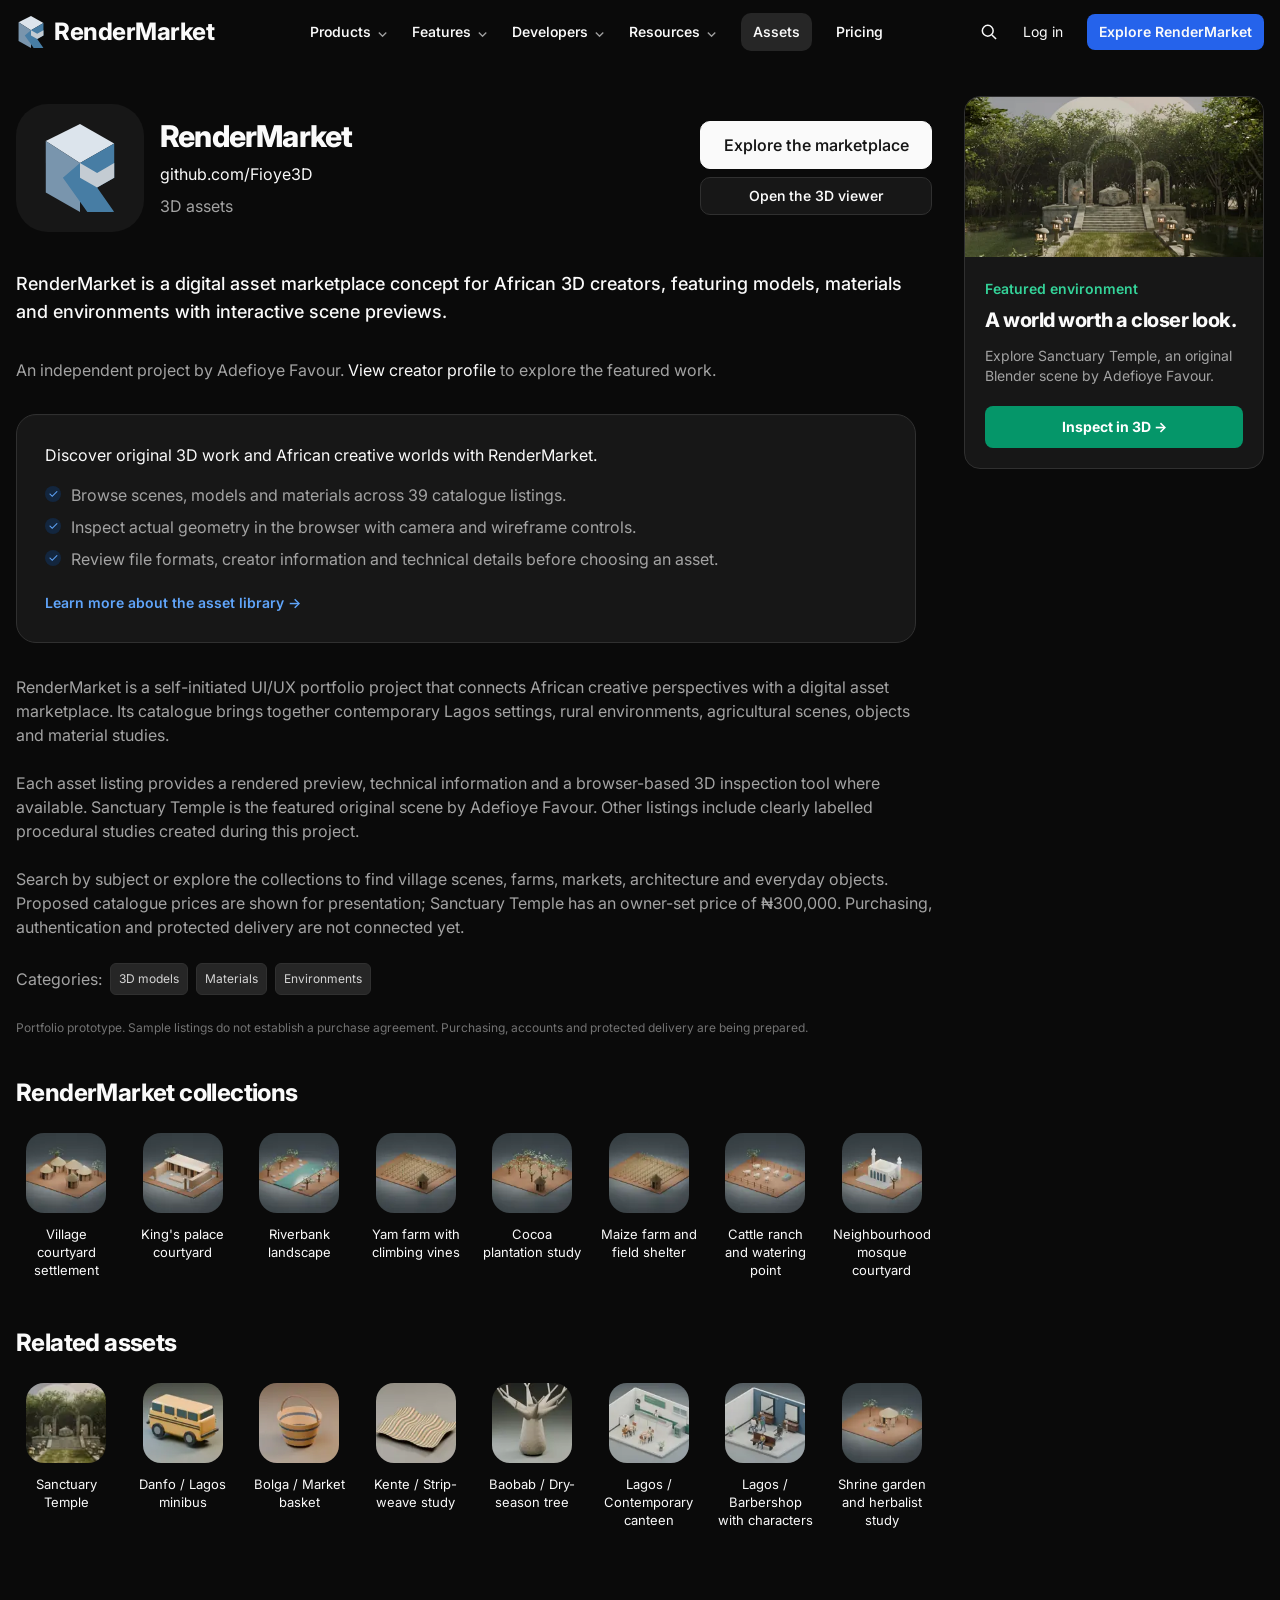
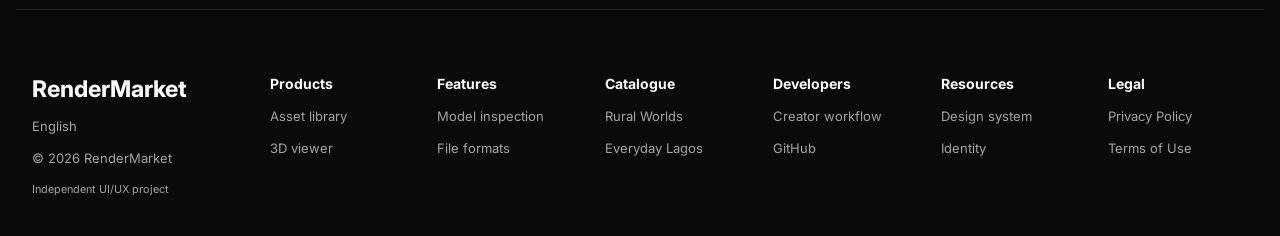
==== prototype/index.html @ dde8179c "Remove blocking image placeholders and optimize collection icons" ====
<!doctype html>
<html lang="en"><head><meta charset="UTF-8"><meta name="viewport" content="width=device-width,initial-scale=1"><title>RenderMarket  /  independent design prototype</title><link rel="icon" href="../assets/logo/logo-dark.svg"><link rel="stylesheet" href="style.css?v=20261121-media2"><link rel="stylesheet" href="marketplace.css?v=20261121-media2"><link rel="stylesheet" href="experience.css?v=20261121-media2"><link rel="stylesheet" href="listing-layout.css?v=20261121-media2"><link rel="stylesheet" href="site-theme.css?v=20261121-media2"></head>
<body><a class="skip" href="#artboard">Skip to prototype</a><header class="reviewbar"><a href="#home" class="reviewbrand">RM <span>Design prototype</span></a><nav aria-label="Review controls"><a href="#home">Buyer journey</a><a href="#register">Creator journey</a><a href="#foundations">Design system</a><a href="#brand">Identity</a><button id="size-toggle">Mobile view</button></nav><span class="status">Sample content · No transactions</span></header><main id="main"><div id="screen-title" class="sr-only" aria-live="polite"></div><div id="artboard" tabindex="-1"><section class="route-loading" role="status"><h1>Loading RenderMarket</h1><div class="route-skeleton"><span></span><span></span><span></span></div></section></div></main><div id="toast" role="status" aria-live="polite"></div><dialog id="menu-dialog"><h2>Where would you like to go?</h2><a href="#explore">Explore assets</a><a href="#creator">Meet a creator</a><a href="#saved">Saved assets</a><a href="#register">Creator studio</a><button id="close-menu">Close menu</button></dialog><script id="startup-guard">window.rmStartupReady=false;window.addEventListener('error',function(){if(window.rmStartupReady)return;var host=document.getElementById('artboard');if(host)host.innerHTML='<section class="route-loading" role="alert"><h1>The page could not start</h1><p>Please reload to retrieve the latest files.</p><button onclick="location.reload()">Reload page</button></section>';});</script><script src="catalogue.js?v=20261121-media2" defer></script><script src="marketplace.js?v=20261121-media2" defer></script><script src="app.js?v=20261121-media2" defer></script><nav class="policy-links" aria-label="Policies"><a href="terms.html">Terms of Use</a><a href="privacy.html">Privacy Policy</a><a href="asset.html?id=sanctuary">Inspect a real 3D scene</a></nav><script src="experience.js?v=20261121-media2" defer></script></body></html>
---- prototype/style.css ----
*{box-sizing:border-box}html{background:#0b0f1a;color:#f8fafc;font-family:Arial,Arial,sans-serif}body{margin:0}.reviewbar{min-height:60px;display:flex;align-items:center;justify-content:space-between;gap:16px;padding:10px 24px;border-bottom:1px solid #344457;background:#101724;font-size:12px}.reviewbrand{color:#c4ccd3;text-decoration:none;font-weight:700;letter-spacing:.5px;white-space:nowrap}.reviewbrand span{color:#aebbc9;font-weight:400;margin-left:12px}.reviewbar nav{display:flex;align-items:center;gap:18px}.reviewbar a{color:inherit;text-decoration:none}.reviewbar button,dialog button{background:#26333d;color:#f8fafc;border:1px solid #65727d;padding:10px 14px;border-radius:0;cursor:pointer}.status{color:#aebbc9;font-size:11px;white-space:nowrap}#artboard{position:relative;width:100%;max-width:1440px;margin:auto;outline:none}#artboard.mobile{max-width:390px;box-shadow:none}#artboard svg{display:block;width:100%;height:auto}#artboard .hotspot{position:absolute;background:transparent;border:0;cursor:pointer;padding:0;border-radius:0;color:transparent;text-decoration:none}#artboard .hotspot:hover{box-shadow:none}#artboard .hotspot:focus-visible{outline:3px solid #c4ccd3;outline-offset:3px;background:#c4ccd3}#artboard input,#artboard textarea{position:absolute;border:0;border-radius:0;background:#0b0f1a;color:#f8fafc;font-family:Arial,Arial,sans-serif;padding:0 14px;resize:none}#artboard textarea{padding-top:12px}#artboard input:focus,#artboard textarea:focus{outline:2px solid #c4ccd3;outline-offset:1px}#artboard input::placeholder{color:#aebbc9}.skip{position:fixed;top:-80px;left:16px;z-index:5;background:#f8fafc;color:#0b0f1a;padding:16px}.skip:focus{top:12px}.sr-only{position:absolute!important;width:1px;height:1px;padding:0;margin:-1px;overflow:hidden;clip:rect(0,0,0,0);white-space:nowrap;border:0}#toast{position:fixed;left:50%;bottom:24px;transform:translate(-50%,24px);opacity:0;background:#f8fafc;color:#0b0f1a;padding:16px 24px;border-radius:0;box-shadow:none;pointer-events:none;transition:none;z-index:9;max-width:90vw}#toast.visible{opacity:1;transform:translate(-50%,0)}dialog{background:#101724;color:#f8fafc;border:1px solid #285c82;border-radius:0;padding:28px;max-width:90vw}dialog::backdrop{background:#000}dialog a{display:block;padding:16px 0;color:#c4ccd3}dialog h2{font-size:22px}button:focus-visible,a:focus-visible{outline:3px solid #c4ccd3;outline-offset:3px}button[disabled]{cursor:not-allowed}@media(max-width:940px){.status{display:none}.reviewbar{padding:10px 16px}.reviewbar nav{gap:12px}.reviewbrand span{display:none}}@media(max-width:600px){.reviewbar{flex-wrap:wrap;font-size:11px;gap:10px}.reviewbar nav{justify-content:space-between;width:100%;gap:6px}.reviewbar nav a:nth-child(4){display:none}.reviewbar button{font-size:11px;padding:8px}.reviewbrand{font-size:13px}}@media(prefers-reduced-motion:reduce){*{transition:none;scroll-behavior:auto!important}}
#artboard select{position:absolute;background:#101724;color:#f8fafc;border:1px solid #344457;border-radius:0;padding:0 14px;font:13px Arial,Arial,sans-serif;cursor:pointer}#artboard select:focus-visible{outline:2px solid #c4ccd3;outline-offset:2px}
---- prototype/marketplace.css ----
/* RenderMarket: artwork-led marketplace, adapted from the supplied brand guide. */
#artboard.native-artboard{max-width:1600px}#artboard.native-artboard.mobile{max-width:390px}
.m-shell{container-type:inline-size;background:#0b0f1a;color:#f8fafc;font:15px/1.55 Arial,Helvetica,sans-serif;min-width:0}
.m-shell a{color:inherit;text-decoration:none}.m-shell button,.m-shell input,.m-shell select{font:inherit}.m-shell button{cursor:pointer}
.m-header{display:flex;align-items:center;gap:30px;padding:24px 48px;border-bottom:1px solid #293343}
.m-brand{display:flex;align-items:center;gap:12px;font-size:23px;font-weight:700;letter-spacing:-.7px;white-space:nowrap}
#artboard .m-brand svg{display:block;width:32px;height:36px;flex:0 0 32px}
.m-header nav{display:flex;gap:24px;font-size:13px;color:#aebbc9}.m-header nav a{min-height:44px;display:flex;align-items:center}
.m-header nav a[aria-current=page]{color:#f8fafc;text-decoration:underline;text-underline-offset:10px}
.m-search{display:flex;border:1px solid #3c4b5e;background:#101724;align-items:stretch;min-width:0}
.m-header>.m-search{margin-left:auto;flex:1;max-width:260px}
.m-search-field{flex:1;min-width:0;width:100%;padding:12px 14px;color:#f8fafc;background:transparent;border:0}
.m-search-field::placeholder{color:#a2afbf}.m-search button{background:transparent;color:#d7e0e9;border:0;padding:12px 16px;font-size:12px}
.m-shell .m-search-field{position:static!important;height:auto!important;border-radius:0!important;font-size:14px!important}
.m-shell .m-option input{position:static!important;width:16px!important;height:16px!important;padding:0!important}
.m-shell .m-results select{position:static!important;width:auto!important;height:auto!important}
.m-saved-link{font-size:13px;white-space:nowrap}.m-saved-link span{color:#aebbc9;padding-left:6px}
.m-studio-link{border:1px solid #586c81;padding:12px 16px;font-size:13px;white-space:nowrap}
.m-main{padding:0 48px}.m-hero{display:grid;grid-template-columns:minmax(0,.95fr) minmax(0,1.15fr);gap:56px;align-items:center;padding:64px 0 48px}
.m-eyebrow{font-size:11px;letter-spacing:1.5px;font-weight:600;color:#aebbc9;margin:0 0 20px}
.m-shell h1,.m-shell h2{font-family:'Segoe UI',Arial,sans-serif;letter-spacing:-1.4px;font-weight:650;line-height:1.06}
.m-hero h1{font-size:clamp(42px,4.6cqw,70px);margin:0 0 24px;max-width:12ch}
.m-description{font-size:16px;line-height:1.75;color:#aebbc9;max-width:44ch;margin:0}
.m-hero-actions{display:flex;flex-wrap:wrap;gap:12px;margin-top:30px}.m-hero-actions a{display:inline-flex;align-items:center;min-height:48px;padding:12px 20px;border:1px solid #52667b;font-size:13px;font-weight:600}
.m-hero-actions .m-primary{background:#285c82;border-color:#477da4;color:#f8fafc}
.m-search-hero{margin-top:28px;max-width:620px;min-height:52px}.m-search-hero button{background:#285c82;color:#f8fafc;border-left:1px solid #477da4;font-weight:600;padding:14px 20px}
.m-suggestions{display:flex;align-items:center;flex-wrap:wrap;gap:8px;margin-top:14px;font-size:12px;color:#aebbc9}.m-suggestions button{border:1px solid #344457;background:transparent;color:#d3dde7;padding:8px 12px;min-height:40px;font-size:12px}
.m-feature{display:block;min-width:0;background:#101724;border:1px solid #293343}
.m-feature img{display:block;width:100%;height:auto;aspect-ratio:16/11;object-fit:cover}
.m-feature>div{display:grid;grid-template-columns:minmax(0,1fr) auto;gap:8px 16px;padding:20px 22px;background:#101724;border-top:1px solid #293343}
.m-feature span{grid-column:1/-1;font-size:10px;letter-spacing:1.2px;color:#aebbc9}.m-feature strong{font-size:20px;font-weight:600}.m-feature small{align-self:center;font-size:12px;color:#d3dde7}
.m-section{padding:32px 0}.m-section-heading{display:flex;justify-content:space-between;align-items:end;gap:24px;margin-bottom:24px}.m-section-heading h2,.m-creator-cta h2{font-size:30px;margin:0;letter-spacing:-.7px}.m-section-heading a{font-size:13px;text-decoration:underline;text-underline-offset:5px;white-space:nowrap}.m-section-heading .m-eyebrow{margin-bottom:12px}.m-muted{color:#aebbc9;font-size:14px;line-height:1.6;margin:12px 0 0}
.m-categories{display:grid;grid-template-columns:repeat(4,minmax(0,1fr));gap:16px}
.m-categories button{display:flex;align-items:center;gap:16px;padding:18px;border:1px solid #293343;background:#101724;color:#f8fafc;text-align:left;min-width:0}
.m-categories img{width:64px;height:64px;object-fit:cover;flex-shrink:0}.m-categories span{display:block;font-size:14px;font-weight:600}.m-categories small{display:block;font-size:12px;color:#aebbc9;margin-top:6px;font-weight:400}
.m-grid{display:grid;grid-template-columns:repeat(4,minmax(0,1fr));gap:32px 20px}
.m-card{min-width:0;background:#0b0f1a;border-bottom:1px solid #344457}
.m-card-preview{position:relative;min-width:0;background:#101724}.m-card-preview>a{display:block}.m-card-preview img{display:block;width:100%;height:auto;aspect-ratio:4/3;object-fit:cover}
.m-card .m-save{position:absolute;top:10px;right:10px;width:44px;height:44px;border:1px solid #62758b;background:#101724;color:#f8fafc;font:22px Arial;z-index:1}
.m-card .m-save[aria-pressed=true]{background:#285c82}.m-card-info{padding:18px 0 20px}.m-card-title{display:block;font-size:15px;line-height:1.4;font-weight:600;min-height:42px}.m-card-creator{display:block;color:#aebbc9!important;font-size:12px;margin-top:5px}.m-card-creator span{display:none}.m-card-meta{display:flex;flex-wrap:wrap;justify-content:space-between;gap:8px;align-items:center;margin-top:18px}.m-card-meta span{font-size:11px;color:#aebbc9}.m-card-meta strong{font-size:14px;white-space:nowrap;font-weight:600}.m-card-place{font-size:11px;color:#aebbc9;margin-top:8px}
.m-creators{display:flex;flex-direction:column;border-top:1px solid #344457}.m-creators>a{display:flex;align-items:center;gap:20px;padding:22px 0;border-bottom:1px solid #344457}.m-avatar{display:grid;place-items:center;width:48px;height:48px;border:1px solid #52667b;font-size:13px;color:#c4ccd3}.m-creators strong{display:block;font-size:17px;font-weight:600}.m-creators small{display:block;font-size:12px;color:#aebbc9;margin-top:6px}.m-creators>a>span:last-child{margin-left:auto}
.m-creator-cta{display:flex;justify-content:space-between;align-items:center;gap:30px;padding:36px;margin:32px 0 48px;background:#101724;border:1px solid #344457}.m-creator-cta p{color:#aebbc9;font-size:14px;margin:14px 0 0}.m-creator-cta>a{background:#285c82;border:1px solid #477da4;padding:14px 20px;white-space:nowrap;font-size:13px}
.m-footer{display:flex;justify-content:space-between;gap:24px;padding:28px 0;border-top:1px solid #344457;color:#aebbc9;font-size:12px;line-height:1.8}
.m-library-heading{padding:42px 0 30px}.m-library-heading h1{font-size:44px;margin:0 0 18px}.m-library-heading .m-search-hero{max-width:100%}
.m-library{display:grid;grid-template-columns:200px minmax(0,1fr);gap:32px;padding:28px 0 48px;border-top:1px solid #344457}
.m-filter-heading{display:flex;align-items:center;justify-content:space-between;margin-bottom:20px;font-size:15px}.m-filter-heading button{background:transparent;border:0;color:#c4ccd3;font-size:12px;min-height:44px;padding:8px}
.m-filters fieldset{margin:0;padding:20px 0;border:0;border-top:1px solid #293343}.m-filters legend{font-size:13px;font-weight:600;padding:0 0 12px}
.m-option{display:flex;align-items:center;gap:10px;min-height:40px;font-size:13px;color:#aebbc9;cursor:pointer}.m-option input{accent-color:#477da4}
.m-compatibility{border-top:1px solid #344457;padding-top:22px}.m-compatibility span,.m-compatibility small{display:block;font-size:12px;color:#aebbc9}.m-compatibility strong{display:block;font-size:14px;margin:10px 0}
.m-results-header{display:flex;justify-content:space-between;align-items:center;gap:20px;margin-bottom:24px;min-height:44px;font-size:14px}.m-results-header label{font-size:12px;color:#aebbc9}.m-results-header select{min-height:44px;margin-left:10px;background:#101724;border:1px solid #52667b;color:#f8fafc;padding:10px;font-size:12px}
.m-empty{padding:48px 24px;border:1px solid #344457}.m-empty h2{font-size:28px}.m-empty p{color:#aebbc9}.m-empty button{min-height:44px;padding:12px 20px;border:1px solid #477da4;background:#285c82;color:#f8fafc}
.m-shell :is(button,input,select,a):focus-visible{outline:2px solid #c4ccd3;outline-offset:4px}
.m-mobile-nav{display:none}
@container(max-width:1180px){.m-header{padding:20px 28px;gap:22px}.m-main{padding:0 28px}.m-header>.m-search{max-width:220px}.m-studio-link{display:none}.m-hero{gap:32px;padding-top:44px}.m-categories button{padding:12px;gap:10px}.m-categories img{width:46px;height:52px}.m-categories span{font-size:13px}.m-library{grid-template-columns:170px minmax(0,1fr);gap:24px}.m-grid{gap:24px 16px}}
@container(max-width:900px){.m-grid{grid-template-columns:repeat(2,minmax(0,1fr))}.m-header>.m-search{display:none}.m-header nav{margin-left:auto}.m-categories{grid-template-columns:repeat(2,minmax(0,1fr))}.m-hero h1{font-size:46px}.m-feature img{aspect-ratio:4/5}.m-feature>div{grid-template-columns:1fr}.m-library{grid-template-columns:160px minmax(0,1fr)}}
@container(max-width:700px){.m-header{padding:18px 20px;gap:16px}.m-brand{font-size:21px}.m-header nav{gap:18px}.m-header nav a{font-size:12px}.m-header .m-saved-link{display:none}.m-main{padding:0 20px}.m-hero{grid-template-columns:minmax(0,1fr);gap:32px;padding:36px 0 20px}.m-hero h1{font-size:48px;max-width:13ch}.m-description{font-size:15px}.m-feature img{aspect-ratio:16/10}.m-feature>div{grid-template-columns:minmax(0,1fr) auto;padding:18px}.m-feature strong{font-size:18px}.m-feature small{font-size:11px}.m-hero-actions{margin-top:24px}.m-section{padding:28px 0}.m-section-heading{align-items:start;flex-wrap:wrap;gap:14px}.m-section-heading h2,.m-creator-cta h2{font-size:27px}.m-section-heading>a{font-size:12px}.m-categories{gap:12px}.m-categories button{min-height:88px}.m-card-title{font-size:14px}.m-card-info{padding:14px 0 18px}.m-card-meta strong{font-size:13px}.m-library-heading h1{font-size:36px}.m-library{grid-template-columns:minmax(0,1fr)}.m-filters{display:grid;grid-template-columns:1fr 1fr;gap:12px}.m-filter-heading{grid-column:1/-1;margin:0}.m-filters fieldset:last-of-type{grid-column:1/-1;display:flex;flex-wrap:wrap;column-gap:18px}.m-filters fieldset:last-of-type legend{width:100%}.m-option{min-height:44px}.m-compatibility{display:none}.m-results-header{flex-wrap:wrap}.m-results-header select{margin-left:6px}.m-creator-cta{display:block;padding:24px}.m-creator-cta>a{display:inline-flex;align-items:center;min-height:48px;margin-top:24px}.m-footer{display:block}.m-footer span{display:block}.m-mobile-nav{display:flex;position:sticky;bottom:0;background:#101724;border-top:1px solid #52667b;z-index:4;padding:8px 12px calc(8px + env(safe-area-inset-bottom));justify-content:space-around;gap:8px}.m-mobile-nav a{font-size:12px;min-height:44px;display:flex;align-items:center;justify-content:center;padding:8px}.m-mobile-nav a[aria-current=page]{text-decoration:underline;text-underline-offset:6px}.m-suggestions button{min-height:44px}}
@container(max-width:380px){.m-header{padding:16px}.m-brand{font-size:19px}.m-header nav{gap:12px}.m-main{padding:0 16px}.m-hero h1{font-size:40px}.m-feature>div{grid-template-columns:1fr}.m-categories img{width:36px;height:44px}.m-categories button{gap:8px;padding:10px}.m-categories span{font-size:12px}.m-categories small{font-size:11px}.m-grid{gap:24px 12px}.m-card .m-save{width:44px;height:44px;top:6px;right:6px}.m-card-title{font-size:13px}.m-card-meta span{font-size:10px}.m-card-meta strong{font-size:12px}.m-search-hero button{padding:12px;font-size:12px}}

/* Brand-first homepage: editorial introduction followed by the marketplace. */
body[data-page=home] .reviewbar{display:none}
body[data-page=home] .m-header>.m-saved-link{margin-left:auto}
.b-hero{display:grid;grid-template-columns:minmax(0,1fr) minmax(0,1.1fr);gap:60px;align-items:center;padding:72px 0 64px}
.b-hero h1{font-size:clamp(48px,5.4cqw,82px);line-height:1.02;letter-spacing:-2.6px;margin:0 0 28px}
.b-lead{font-size:24px;line-height:1.4;letter-spacing:-.4px;margin:0 0 20px;color:#f8fafc}
.b-hero .m-description{font-size:15px;max-width:46ch}.b-caption{color:#aebbc9;font-size:11px;line-height:1.7;margin:22px 0 0}
.b-hero-work{margin:0;background:#101724;border:1px solid #344457;min-width:0}.b-hero-work>a{display:block}.b-hero-work img{display:block;width:100%;height:auto;aspect-ratio:4/5;object-fit:cover}.b-hero-work figcaption{display:flex;flex-direction:column;gap:10px;padding:22px}.b-hero-work figcaption span{font-size:10px;letter-spacing:1.6px;color:#aebbc9}.b-hero-work figcaption strong{font-size:22px;font-weight:600}.b-hero-work figcaption a{color:#aebbc9;font-size:12px}
.b-story{display:grid;grid-template-columns:minmax(0,1fr) minmax(0,1.1fr);gap:60px;border-top:1px solid #344457;border-bottom:1px solid #344457;padding:56px 0;margin-bottom:56px}.b-story h2,.b-inspect h2{font-size:40px;line-height:1.15;letter-spacing:-1.1px;margin:0}.b-story>div:last-child{max-width:58ch}.b-story p:not(.m-eyebrow){font-size:16px;line-height:1.85;color:#aebbc9;margin:0 0 20px}.b-story p:last-child{margin:0}
.b-collection{padding:0 0 56px}.b-diptych{display:grid;grid-template-columns:1fr 1fr;gap:28px}.b-diptych figure{margin:0;min-width:0}.b-diptych figure>a{display:block}.b-diptych img{display:block;width:100%;height:auto;aspect-ratio:4/3;object-fit:cover;background:#101724}.b-diptych figcaption{padding:20px 0;border-bottom:1px solid #344457;display:flex;flex-direction:column;gap:8px}.b-diptych strong{font-size:18px;font-weight:600}.b-diptych span{font-size:12px;color:#aebbc9}
.b-inspect{display:grid;grid-template-columns:1fr 1.1fr;gap:60px;padding:48px 0;border-top:1px solid #344457}.b-inspect p:not(.m-eyebrow){max-width:55ch;color:#aebbc9;line-height:1.8;margin:24px 0}.b-text-link{display:inline-flex;align-items:center;min-height:44px;font-size:14px;text-decoration:underline!important;text-underline-offset:6px}
.b-closing{padding:64px 40px;background:#101724;border:1px solid #344457;margin:16px 0 56px}.b-closing h2{font-size:44px;letter-spacing:-1.2px;margin:0 0 20px}.b-closing>p:not(.m-eyebrow){color:#aebbc9;font-size:15px;line-height:1.75}.b-closing small{display:block;max-width:65ch;color:#aebbc9;font-size:11px;line-height:1.8;margin-top:24px}
@container(max-width:1000px){.b-hero,.b-story,.b-inspect{gap:32px}.b-hero{padding:48px 0}.b-hero h1{font-size:60px}.b-story h2,.b-inspect h2{font-size:34px}}
@container(max-width:800px){.b-hero{grid-template-columns:minmax(0,1fr);gap:36px;padding:40px 0}.b-hero h1{font-size:60px;max-width:12ch}.b-hero-work img{aspect-ratio:16/10}.b-story{grid-template-columns:minmax(0,1fr);gap:24px;padding:36px 0;margin-bottom:36px}.b-story>div:last-child{max-width:none}.b-inspect{grid-template-columns:minmax(0,1fr);gap:8px;padding:36px 0}.b-closing{padding:36px 24px}.b-closing h2{font-size:36px}}
@container(max-width:600px){body[data-page=home] .m-header{flex-wrap:wrap;gap:8px 16px}body[data-page=home] .m-header nav{margin-left:auto;gap:14px}body[data-page=home] .m-header nav a:last-child{display:none}.b-hero h1{font-size:50px;letter-spacing:-1.8px}.b-lead{font-size:21px}.b-hero .m-hero-actions{flex-direction:column;align-items:start}.b-hero-work figcaption{padding:18px}.b-story h2,.b-inspect h2{font-size:32px}.b-story p:not(.m-eyebrow){font-size:15px}.b-diptych{grid-template-columns:minmax(0,1fr);gap:28px}.b-collection{padding-bottom:36px}.b-closing h2{font-size:32px}.b-closing{padding:32px 20px;margin-bottom:36px}.b-closing .m-hero-actions{flex-direction:column;align-items:start}}
@container(max-width:360px){.b-hero h1{font-size:44px}.b-hero .m-eyebrow{font-size:10px;letter-spacing:1px}.b-closing h2{font-size:29px}}

/* Discovery patterns informed by CGTrader, with RenderMarket's own content. */
.b-home-search{max-width:520px;margin-top:24px}.b-home-search .m-search-hero{margin:0}.b-home-search .m-suggestions{font-size:11px;gap:7px}.b-home-search .m-suggestions button{font-size:11px;padding:7px 12px;min-height:36px}
.b-discovery{padding:36px 0 44px;border-top:1px solid #344457}.b-selection{padding:12px 0 56px}.b-hero{padding-top:48px;padding-bottom:44px}.b-hero h1{font-size:clamp(46px,4.8cqw,72px)}.b-lead{font-size:21px;margin-bottom:16px}.b-hero .m-hero-actions{margin-top:22px}.b-hero .b-caption{margin-top:18px}
.b-formats{display:grid;grid-template-columns:minmax(0,1fr) minmax(0,1.1fr);gap:24px 60px;padding:0 0 48px}.b-formats h2{font-size:32px;letter-spacing:-.8px;line-height:1.15;margin:0 0 20px}.b-formats p{font-size:14px;color:#aebbc9;line-height:1.8;max-width:48ch}.b-formats dl{display:grid;grid-template-columns:1fr 1fr;gap:24px;margin:0}.b-formats dl>div{padding:16px 0;border-top:1px solid #344457}.b-formats dt{font-size:15px;font-weight:600}.b-formats dt span{font-size:12px;font-weight:400;color:#aebbc9;margin-left:8px}.b-formats dd{margin:10px 0 0;font-size:13px;line-height:1.7;color:#aebbc9}.b-formats>a{grid-column:2}
@container(max-width:800px){.b-hero h1{font-size:56px}.b-formats{grid-template-columns:minmax(0,1fr);gap:16px;padding-bottom:32px}.b-formats>a{grid-column:1}.b-discovery{padding:28px 0 32px}.b-selection{padding:8px 0 40px}}
@container(max-width:600px){.b-hero h1{font-size:48px}.b-home-search{max-width:100%;width:100%}.b-home-search .m-suggestions button{min-height:44px}.b-hero .m-hero-actions{flex-direction:row}.b-hero .m-hero-actions a{font-size:12px;padding:12px 14px}.b-formats dl{gap:16px}.b-formats h2{font-size:29px}}
@container(max-width:360px){.b-hero h1{font-size:42px}.b-home-search .m-search-field{padding:12px!important;font-size:13px!important}.b-home-search .m-search button{padding:12px;font-size:11px}}

/* Editorial artwork and tighter first-screen composition. */
.b-hero{grid-template-columns:minmax(0,.9fr) minmax(0,1.15fr);gap:48px;align-items:start;padding:44px 0 42px}.b-hero h1{font-size:clamp(44px,4.9cqw,76px);letter-spacing:-2.5px;line-height:1.04;margin-bottom:20px}.b-intro>.m-eyebrow{color:#d3a46b;margin-bottom:24px}.b-lead{font-size:18px;font-weight:500;margin-bottom:14px}.b-hero .m-description{font-size:14px;line-height:1.8;max-width:46ch}.b-hero .m-hero-actions{gap:10px;margin-top:22px}.b-hero .m-hero-actions a{padding:12px 16px;font-size:12px}.b-home-search{margin-top:24px}.b-home-search .m-search-hero{min-height:48px}.b-hero-work{border:0;background:transparent;margin-top:0}.b-hero-work img{aspect-ratio:16/10;object-fit:cover}.b-hero-work figcaption{display:grid;grid-template-columns:1fr auto;padding:20px 0;border-bottom:1px solid #344457;gap:10px 16px}.b-hero-work figcaption span{grid-column:1/-1;color:#d3a46b}.b-hero-work figcaption strong{font-size:23px}.b-hero-work figcaption a{align-self:center;font-size:11px}.b-caption{font-size:10px!important}
.b-worlds{padding:32px 0 48px;border-top:1px solid #344457}.b-worlds h2{font-size:32px;line-height:1.15;letter-spacing:-.8px}.b-world-strip{display:grid;grid-template-columns:repeat(4,minmax(0,1fr));gap:16px}.b-world-strip>a{display:block;min-width:0}.b-world-strip img{display:block;width:100%;height:auto;aspect-ratio:4/3;object-fit:cover;background:#172231}.b-world-strip>a>div{padding:16px 0;border-bottom:1px solid #344457}.b-world-strip span{display:block;font-size:10px;letter-spacing:1.2px;color:#d3a46b;margin-bottom:8px}.b-world-strip strong{display:block;font-size:14px;font-weight:500;line-height:1.5}.b-discovery{padding-top:32px}.b-story{background:#101724;padding:40px 32px;margin-top:8px}.b-collection .m-eyebrow,.b-selection .m-eyebrow{color:#d3a46b}.m-card-info{padding-top:16px}.m-card-title{font-size:16px}.m-card-place{color:#b1b8bc}.b-closing{border:0;border-top:1px solid #52667b;padding:48px 0;background:transparent}
@container(max-width:1050px){.b-hero{gap:30px}.b-hero h1{font-size:52px}.b-hero-work figcaption{grid-template-columns:1fr}.b-hero .m-hero-actions{flex-wrap:wrap}.b-world-strip{gap:12px}}
@container(max-width:800px){.b-hero{grid-template-columns:minmax(0,1fr);gap:28px;padding:32px 0}.b-hero h1{font-size:58px;max-width:15ch}.b-hero .m-description{max-width:58ch}.b-hero-work img{aspect-ratio:16/9}.b-hero-work figcaption{grid-template-columns:1fr auto}.b-world-strip{grid-template-columns:repeat(2,minmax(0,1fr));gap:24px 16px}.b-worlds{padding:28px 0 36px}.b-story{padding:32px 24px}.b-closing{padding:36px 0}}
@container(max-width:600px){.b-hero h1{font-size:48px;letter-spacing:-1.7px}.b-intro>.m-eyebrow{font-size:10px;letter-spacing:1.2px;margin-bottom:18px}.b-lead{font-size:17px}.b-hero-work figcaption strong{font-size:20px}.b-hero-work figcaption a{font-size:11px}.b-worlds h2{font-size:28px}.b-world-strip strong{font-size:13px}.b-world-strip span{font-size:9px}.b-story{padding:28px 20px}.b-hero-work figcaption{gap:8px}}
@container(max-width:360px){.b-hero h1{font-size:40px}.b-hero-work figcaption{grid-template-columns:1fr}.b-world-strip{gap:20px 12px}}

/* Marketplace-first composition: header search, category rail, hero and asset shelves. */
.m-main{padding:0 40px}.m-header{padding:18px 40px;gap:24px}.m-header>.m-search{display:flex;max-width:none;flex:1}.m-header nav{gap:18px}.m-brand{font-size:22px}.m-studio-link{font-size:12px;padding:12px}.c-category-nav{display:flex;align-items:center;gap:28px;border-bottom:1px solid #344457;padding:10px 0;overflow:auto;scrollbar-width:thin}.c-category-nav button{min-height:40px;white-space:nowrap;background:transparent;border:0;color:#c4ccd3;font-size:13px;padding:8px 0}
.c-hero{display:grid;grid-template-columns:1.12fr 1fr;align-items:stretch;gap:0;margin:28px 0 40px;border:1px solid #344457;background:#101724}.c-hero-content{padding:44px 36px;min-width:0}.c-hero h1{font-size:clamp(40px,4.5cqw,66px);letter-spacing:-2px;line-height:1.04;margin:0 0 20px}.c-hero p:not(.m-eyebrow){color:#aebbc9;font-size:15px;line-height:1.8;max-width:46ch}.c-hero .m-search-hero{max-width:100%;margin-top:24px;min-height:52px}.c-hero .m-suggestions{gap:8px}.c-hero .m-suggestions button{font-size:11px;min-height:36px;padding:6px 10px}.c-demo-link{display:inline-flex;align-items:center;min-height:44px;font-size:12px;margin-top:12px;text-decoration:underline!important;text-underline-offset:5px}.c-hero-art{display:flex;flex-direction:column;min-width:0;background:#0b0f1a}.c-hero-art img{width:100%;height:100%;min-height:320px;object-fit:cover;display:block}.c-hero-art span{padding:14px 18px;display:block;font-size:10px;color:#c4ccd3;letter-spacing:.3px;border-top:1px solid #344457}
.c-browse,.c-products,.c-collections{padding:16px 0 40px}.c-products .m-grid{gap:28px 18px}.c-products .m-card-title{font-size:14px}.c-browse h2,.c-products h2,.c-collections h2,.c-format-row h2{font-size:28px;letter-spacing:-.6px;line-height:1.15;margin:0}.c-collection-grid{display:grid;grid-template-columns:1fr 1fr;gap:24px}.c-collection-grid>a{display:block;border-bottom:1px solid #344457}.c-collection-grid img{display:block;width:100%;height:auto;aspect-ratio:16/9;object-fit:cover}.c-collection-grid>a>div{padding:20px 0}.c-collection-grid h3{font-size:21px;font-weight:600;margin:0 0 12px}.c-collection-grid p{font-size:14px;color:#aebbc9;line-height:1.7;margin:0 0 18px}.c-collection-grid span{font-size:13px;text-decoration:underline;text-underline-offset:5px}.c-format-row{padding:32px 0;border-top:1px solid #344457;border-bottom:1px solid #344457}.c-format-row p{color:#aebbc9;font-size:14px;line-height:1.7}.c-format-row ul{display:grid;grid-template-columns:repeat(4,minmax(0,1fr));list-style:none;padding:0;margin:24px 0;gap:16px}.c-format-row li{padding:18px;border:1px solid #344457;font-size:16px}.c-format-row li span{display:block;font-size:12px;color:#aebbc9;margin-top:10px}.c-format-row>a{display:inline-flex;min-height:44px;align-items:center;font-size:13px;text-decoration:underline;text-underline-offset:5px}.c-disclosure{font-size:12px;color:#aebbc9;line-height:1.8;max-width:100ch;margin:0 0 28px}
@container(max-width:1100px){.m-header{padding:18px 24px;gap:18px}.m-main{padding:0 24px}.m-header nav a:first-child{display:none}.m-studio-link{display:none}.m-header>.m-search{max-width:360px}.c-hero-content{padding:32px 24px}.c-hero h1{font-size:48px}.c-category-nav{gap:22px}}
@container(max-width:800px){.m-header{flex-wrap:wrap}.m-header nav{margin-left:auto}.m-header>.m-search{display:flex;order:3;max-width:none;flex-basis:100%}.c-hero{grid-template-columns:minmax(0,1fr);margin-top:20px}.c-hero-art img{aspect-ratio:16/9;min-height:0;height:auto}.c-hero-content{padding:28px 24px}.c-hero h1{font-size:48px}.c-hero .m-search-hero{max-width:600px}.c-category-nav{gap:20px}.c-collection-grid{gap:18px}}
@container(max-width:600px){.m-main{padding:0 16px}.m-header{padding:16px;gap:12px}.m-header nav{gap:16px}.m-header .m-brand{font-size:20px}.c-hero-content{padding:28px 20px}.c-hero h1{font-size:42px}.c-hero .m-eyebrow{font-size:10px;letter-spacing:1px}.c-hero .m-search button{padding:12px;font-size:12px}.c-hero .m-suggestions button{min-height:44px}.c-category-nav button{min-height:44px;font-size:12px}.c-collection-grid{grid-template-columns:1fr;gap:28px}.c-format-row ul{grid-template-columns:1fr 1fr}.c-browse h2,.c-products h2,.c-collections h2,.c-format-row h2{font-size:25px}.c-products .m-grid{gap:24px 12px}.c-hero-art span{line-height:1.6}.c-products .m-card-title{font-size:13px}}

.c-category-nav{scrollbar-width:none}.c-category-nav::-webkit-scrollbar{display:none}
---- prototype/experience.css ----
/* Restrained, square-edged interface. No decorative animation. */

html{background:#0b0f1a;color:#f8fafc;font-family:Arial,Helvetica,sans-serif;scroll-behavior:auto}
body,input,button,select,textarea{font-family:Arial,Helvetica,sans-serif}

.policy-links{display:flex;flex-wrap:wrap;justify-content:center;gap:24px;padding:24px;border-top:1px solid #344457;font-size:13px;color:#aebbc9}.policy-links a{color:inherit;padding:8px}
.rm-image-pending{position:relative;background:#20272c}.rm-image-pending>img{opacity:0}
.rm-image-state{position:absolute;inset:0;display:flex;flex-direction:column;justify-content:center;gap:12px;padding:24px;background:#20272c;color:#c4ccd3;font:12px Arial,sans-serif;pointer-events:none}
.rm-image-state i{display:block;height:12px;background:#38434b;width:64%}.rm-image-state i:nth-child(2){width:42%}.rm-image-state i:nth-child(3){width:78%;height:48px}
.rm-media-error>img{visibility:hidden}
.policy-page{max-width:800px;margin:auto;padding:40px 24px;line-height:1.75}.policy-page a{color:#c4ccd3}.policy-page h1{font-size:36px;line-height:1.2}.policy-page h2{font-size:22px;margin-top:32px}.policy-page p{color:#aebbc9}

.reviewbar{padding:8px 24px;min-height:40px;font-size:11px;background:#101724}.reviewbar button{min-height:36px}.reviewbrand span{margin-left:8px}.reviewbar nav{gap:20px}.policy-links{background:#0b0f1a;border-color:#344457}
.topbar{background:#0b0f1a;border-color:#344457}.brandmark{color:#c4ccd3}.product-layout{gap:32px}.file-panel{background:#101724;border-color:#344457}.content-section{padding:32px 0}.content-section h2{font-family:'Segoe UI',Arial,sans-serif;font-weight:600}.download-link{background:#172231}.stage{background:#101724}.related-grid{gap:20px}.related-card{background:#101724;border-color:#344457}
@media(max-width:700px){.reviewbar{padding:8px 16px}.reviewbar nav{gap:8px}.reviewbar nav a{min-height:36px;display:flex;align-items:center}.reviewbar .reviewbrand{display:none}.reviewbar nav{width:100%;justify-content:space-between}.reviewbar button{padding:7px;font-size:10px}.topbar{padding:18px 20px}main.policy-page{padding:28px 20px}}

.route-loading{padding:48px 24px;max-width:800px;margin:auto;min-height:50vh;color:#c4ccd3}.route-loading h1{font:600 24px Arial,sans-serif}.route-loading a{color:#f8fafc}.route-skeleton{display:grid;gap:18px;margin-top:32px}.route-skeleton span{display:block;height:36px;background:#172231}.route-skeleton span:last-child{height:180px}

/* Search fields are the owner's explicit exception to square controls. */
.m-shell .m-search,.topbar #header-search{border-radius:999px!important;overflow:hidden}
.m-shell .m-search .m-search-field,.topbar #header-search input{border-radius:999px 0 0 999px!important}
.m-shell .m-search button,.topbar #header-search button{border-radius:0 999px 999px 0!important}
---- prototype/listing-layout.css ----
/* App-directory layout informed by the supplied RenderMarket listing. */
.m-shell{background:#0b0f1a}.m-header{padding:20px 36px;gap:24px;background:#101724}.m-main{max-width:1120px;margin:auto;padding:0 48px}.m-header .m-brand{font-size:21px}.m-header>.m-search{max-width:360px}.m-header nav{font-size:13px}.w-listing{padding:56px 0 24px}.w-listing-header{display:flex;gap:24px;align-items:center}.w-app-icon{width:88px;height:88px;padding:14px;border:1px solid #344457;background:#172231;object-fit:contain;flex-shrink:0}.w-listing h1{font-size:38px;line-height:1.15;letter-spacing:-1px;margin:0 0 10px;font-weight:650}.w-publisher{font-size:13px;color:#aebbc9!important}.w-tags{display:flex;flex-wrap:wrap;gap:8px 14px;margin-top:12px;font-size:12px;color:#c4ccd3}.w-tags button,.w-categories button{background:transparent;border:0;padding:0;color:#c4ccd3;font:inherit;text-decoration:underline;text-underline-offset:4px;cursor:pointer}.w-tags a{text-decoration:underline;text-underline-offset:4px}.w-actions{display:flex;flex-wrap:wrap;gap:12px;margin:28px 0}.w-actions a{display:inline-flex;align-items:center;justify-content:center;min-height:46px;padding:12px 20px;border:1px solid #52667b;font-size:13px;font-weight:600}.w-actions .w-primary{background:#285c82;border-color:#477da4}.w-summary{font-size:17px;line-height:1.75;max-width:76ch;margin:0 0 16px;color:#e4eaf0}.w-note{font-size:12px;color:#aebbc9;line-height:1.75;margin:0}.w-description{padding:4px 0 36px;border-bottom:1px solid #344457;max-width:900px}.w-description>p{font-size:15px;line-height:1.85;color:#aebbc9;margin:20px 0}.w-categories{display:flex;align-items:center;flex-wrap:wrap;gap:12px}.w-related{padding:36px 0 8px}.w-related h2{font-size:24px;letter-spacing:-.5px}.w-related .m-grid{grid-template-columns:repeat(4,minmax(0,1fr));gap:28px 24px}.w-related .m-card{border:0;background:transparent}.w-related .m-card-preview{width:100%;background:transparent}.w-related .m-card-preview>a{width:84px}.w-related .m-card-preview img{width:84px;height:84px;aspect-ratio:1;object-fit:cover;border:1px solid #344457}.w-related .m-save{right:0;top:0;width:32px;height:32px;font-size:18px}.w-related .m-card-title{font-size:14px;min-height:40px}.w-related .m-card-info{padding:12px 0}.w-related .m-card-meta{margin-top:12px}.w-related .m-card-creator{font-size:11px}.w-related .m-card-place{font-size:10px}.w-collection-links{display:grid;grid-template-columns:1fr 1fr;gap:24px;margin-bottom:32px}.w-collection-links a{border-top:1px solid #344457;padding:20px 0;font-size:16px;font-weight:600}.w-collection-links span{display:block;color:#aebbc9;font-size:13px;font-weight:400;margin-top:10px;line-height:1.7}.m-footer{margin-top:32px}
/* Product listing header and editorial description followed by the working preview. */
body.w-product .topbar{padding:20px max(24px,calc((100vw - 1120px)/2));gap:28px}body.w-product main{max-width:1120px;margin:auto;padding:32px 32px 0}body.w-product .title-row{margin-bottom:32px}body.w-product h1{font-size:34px;letter-spacing:-.8px;line-height:1.2}body.w-product .product-layout{grid-template-columns:minmax(0,1fr) 280px;gap:32px}body.w-product .asset-main{display:flex;flex-direction:column;min-width:0}body.w-product #overview{order:-4;padding:0 0 28px;border:0}body.w-product #overview h2{font-size:20px}body.w-product #overview p{font-size:15px;line-height:1.85}body.w-product .section-tabs{order:-5;margin-bottom:24px}body.w-product .stage{order:0}body.w-product .viewer-toolbar{order:1}body.w-product .preview-note{order:2}body.w-product #technical{order:3}body.w-product #context{order:4}body.w-product .asset-main>.content-section:last-child{order:5}body.w-product .file-panel{padding:20px;position:static}body.w-product .listing-price strong{font-size:26px}body.w-product .project-label{display:none}body.w-product .related-grid{grid-template-columns:repeat(2,minmax(0,1fr))}
@container(max-width:900px){.m-main{padding:0 28px}.w-related .m-grid{grid-template-columns:repeat(2,minmax(0,1fr))}.w-listing{padding-top:40px}}
@container(max-width:600px){.m-main{padding:0 20px}.m-header{padding:16px 20px}.w-listing{padding-top:32px}.w-listing-header{gap:18px}.w-app-icon{width:70px;height:70px;padding:10px}.w-listing h1{font-size:29px}.w-tags{gap:10px;font-size:11px}.w-summary{font-size:16px}.w-actions{gap:10px}.w-actions a{padding:12px 16px;font-size:12px}.w-description>p{font-size:14px}.w-related{padding-top:28px}.w-related .m-grid{gap:22px 20px}.w-related .m-card-preview>a,.w-related .m-card-preview img{width:72px;height:72px}.w-related .m-card-title{font-size:13px}.w-related .m-save{min-width:36px;min-height:36px}.w-collection-links{grid-template-columns:1fr;gap:0}.w-related .m-section-heading>a{white-space:normal}.w-related h2{font-size:22px}}
@media(max-width:820px){body.w-product main{padding:24px 20px}body.w-product .product-layout{display:flex;flex-direction:column}body.w-product .asset-main{display:flex;flex-direction:column;width:100%}body.w-product .file-panel{order:1}body.w-product h1{font-size:28px}body.w-product .stage{order:0}body.w-product .viewer-toolbar{order:1;margin-top:0}body.w-product .section-tabs{order:-5}body.w-product #overview{order:-4}body.w-product .preview-note{order:2}}
---- prototype/site-theme.css ----
@font-face{font-family:WCInter;src:url('../assets/fonts/Inter.ttf');font-weight:100 900;font-display:swap}
html,body,.m-shell{background:#0a0a0a!important;color:#fafafa!important;font-family:WCInter,Inter,Arial,sans-serif!important}body *{font-family:WCInter,Inter,Arial,sans-serif}body[data-page=home] .policy-links{display:none}body[data-page=home] .reviewbar{display:none}#artboard.native-artboard{max-width:none}.m-main{max-width:none;padding:0 16px;margin:0}.m-shell h1,.m-shell h2{font-family:WCInter,Inter,Arial,sans-serif;font-weight:750}.wc-header{display:flex;align-items:center;gap:24px;padding:12px 16px;height:64px;background:#0a0a0a;color:#fafafa}.wc-wordmark{display:flex;align-items:center;gap:8px;font-size:24px;font-weight:750;letter-spacing:-.5px;margin-right:auto;white-space:nowrap}.wc-wordmark svg{width:30px;height:32px}.wc-header nav{display:flex;align-items:center;gap:24px;font-size:14px;font-weight:550}.wc-header details{position:relative}.wc-header summary{cursor:pointer;list-style:none;white-space:nowrap}.wc-header summary::after{content:'⌄';padding-left:6px;color:#a3a3a3}.wc-header details>div{position:absolute;z-index:20;top:30px;left:0;min-width:190px;background:#171717;border:1px solid #303030;border-radius:12px;padding:8px;box-shadow:0 8px 24px #0006}.wc-header details>div a{display:block;padding:10px;font-size:13px}.wc-header details>div a:hover{background:#262626;border-radius:6px}.wc-header .wc-current{padding:8px 12px;border-radius:10px;background:#262626}.wc-search-link{display:flex;margin-left:auto}.wc-login{font-size:14px;white-space:nowrap}.wc-get{padding:7px 12px;background:#2563eb;border-radius:8px;font-size:14px;font-weight:600;white-space:nowrap}.wc-columns{display:grid;grid-template-columns:minmax(0,1fr) 300px;gap:32px;padding-top:32px}.wc-content{min-width:0}.wc-app{display:flex;justify-content:space-between;gap:24px;align-items:center;min-height:144px}.wc-app-identity{display:flex;align-items:center;gap:16px;min-width:0}.wc-app-identity>img{width:128px;height:128px;border-radius:32px;background:#171717;padding:20px;flex-shrink:0}.wc-app h1{font-size:30px;line-height:36px;font-weight:800;letter-spacing:-.8px;margin:0 0 8px}.wc-app-identity>div>a{display:block;font-size:16px;line-height:24px}.wc-app .wc-category{color:#a3a3a3;margin-top:8px}.wc-actions{display:flex;flex-direction:column;gap:8px;width:232px;flex-shrink:0}.wc-actions a{display:flex;justify-content:center;align-items:center;border-radius:10px;text-align:center;font-weight:550}.wc-download{min-height:48px;color:#171717!important;background:#fafafa;border:1px solid #fafafa;font-size:16px;padding:10px 16px}.wc-secondary{min-height:36px;background:#171717;border:1px solid #303030;font-size:14px;padding:7px 12px}.wc-summary{font-size:18px;line-height:28px;font-weight:500;margin:30px 0 32px}.wc-owner{font-size:16px;line-height:24px;color:#a3a3a3;margin:0 0 32px}.wc-owner a{color:#fafafa}.wc-promo{background:#171717;border:1px solid #303030;border-radius:20px;padding:28px;margin:0 16px 32px 0;box-shadow:inset 0 1px 2px #ffffff05}.wc-promo p{font-size:16px;line-height:24px;margin:0 0 16px}.wc-promo ul{padding:0;list-style:none;margin:0 0 20px}.wc-promo li{font-size:16px;line-height:24px;color:#a3a3a3;position:relative;padding-left:26px;margin:8px 0}.wc-promo li::before{content:'✓';position:absolute;left:0;top:3px;background:#13263e;color:#60a5fa;border-radius:50%;width:16px;height:16px;text-align:center;font-size:12px;line-height:16px}.wc-promo>a{font-size:14px;font-weight:600;color:#60a5fa}.wc-description{font-size:16px;line-height:24px;color:#a3a3a3}.wc-description>p{margin:0 0 24px}.wc-taxonomy{display:flex;flex-wrap:wrap;gap:8px;align-items:center}.wc-taxonomy button{background:#262626;color:#d4d4d4;border:1px solid #303030;border-radius:6px;padding:3px 8px;font-size:12px;cursor:pointer}.wc-disclaimer{font-size:12px;line-height:18px;color:#737373}.wc-sidebar-card{display:block;background:#171717;border:1px solid #303030;border-radius:16px;overflow:hidden;position:sticky;top:24px}.wc-sidebar-card>img{display:block;width:100%;height:160px;object-fit:cover}.wc-sidebar-card>div{padding:20px}.wc-sidebar-card>div>span{color:#34d399;font-size:14px;font-weight:600}.wc-sidebar-card h2{font-size:20px;line-height:28px;letter-spacing:-.5px;margin:6px 0 12px}.wc-sidebar-card p{font-size:14px;line-height:20px;color:#a3a3a3;margin:0 0 20px}.wc-sidebar-card strong{display:block;text-align:center;background:#059669;color:white;border-radius:8px;padding:10px;font-size:14px}.wc-related{padding:16px 0 32px}.wc-related h2{font-size:24px;line-height:32px;margin:0 0 24px;letter-spacing:-.6px}.wc-tiles{display:grid;grid-template-columns:repeat(8,minmax(0,1fr));gap:16px}.wc-tiles a{display:flex;flex-direction:column;align-items:center;text-align:center;gap:12px;min-width:0;font-size:13px;line-height:18px}.wc-tiles img{display:block;width:80px;height:80px;border-radius:18px;object-fit:cover;background:#262626}.wc-tiles a:hover{color:#93c5fd}.wc-footer{display:grid;grid-template-columns:1.5fr repeat(6,1fr);gap:28px;padding:64px 0 36px;margin-top:48px;border-top:1px solid #262626;font-size:13px;line-height:20px}.wc-footer>div{display:flex;flex-direction:column;gap:12px}.wc-footer strong{font-size:14px;color:#fafafa}.wc-footer a,.wc-footer p,.wc-footer small{color:#a3a3a3;margin:0}.wc-footer-brand>a{font-size:23px;line-height:30px;font-weight:750;color:#fafafa}.m-mobile-nav{display:none!important}.m-shell .m-search{background:#171717;border-color:#404040}.m-shell .m-search button{background:#2563eb}.m-shell .m-card{background:#171717;border:1px solid #303030;border-radius:12px;overflow:hidden}.m-card-info{padding:16px}.m-card-preview img{border-radius:10px 10px 0 0}.m-option,.m-muted{color:#a3a3a3}.m-library{border-color:#303030}.m-shell :is(a,button,input,summary):focus-visible{outline:2px solid #60a5fa;outline-offset:4px}
@media(max-width:1150px){.wc-header{gap:16px}.wc-header nav{gap:16px}.wc-header nav details:nth-child(3),.wc-header nav details:nth-child(4){display:none}.wc-columns{grid-template-columns:minmax(0,1fr) 260px;gap:24px}.wc-app-identity>img{width:104px;height:104px;border-radius:26px}.wc-app h1{font-size:27px}.wc-actions{width:200px}.wc-tiles{grid-template-columns:repeat(4,minmax(0,1fr));gap:24px}.wc-footer{grid-template-columns:repeat(4,1fr)}}
@media(max-width:850px){.wc-columns{grid-template-columns:1fr;gap:32px}.wc-sidebar{display:none}.wc-header nav{display:none}.wc-search-link{margin-left:0}.wc-header .wc-get{font-size:12px;padding:8px 10px}.wc-wordmark{font-size:22px}.wc-app{gap:20px}.wc-footer{grid-template-columns:repeat(3,1fr)}.wc-promo{margin-right:0}}
@media(max-width:560px){.wc-header{height:64px;gap:14px}.wc-login{display:none}.wc-wordmark{font-size:20px}.wc-wordmark svg{width:26px}.wc-columns{padding-top:24px}.wc-app{align-items:start;flex-direction:column;gap:24px}.wc-app-identity{gap:16px}.wc-app-identity>img{width:88px;height:88px;border-radius:22px;padding:14px}.wc-app h1{font-size:26px;line-height:32px}.wc-app-identity>div>a{font-size:14px}.wc-actions{width:100%;flex-direction:row}.wc-actions a{width:50%;min-height:44px;font-size:12px}.wc-summary{font-size:17px;line-height:26px;margin:24px 0}.wc-owner{font-size:14px;line-height:22px;margin-bottom:24px}.wc-promo{padding:20px;border-radius:16px}.wc-promo p,.wc-promo li,.wc-description{font-size:14px;line-height:23px}.wc-promo ul{margin-bottom:16px}.wc-tiles{gap:20px 12px}.wc-tiles img{width:64px;height:64px;border-radius:15px}.wc-tiles a{font-size:11px;line-height:16px}.wc-related h2{font-size:22px}.wc-footer{grid-template-columns:repeat(2,1fr);gap:32px 24px;padding-top:36px}.wc-footer-brand{grid-column:1/-1}.m-main{padding:0 16px}}

#artboard .wc-wordmark svg{display:block;width:30px;height:32px;min-width:30px;max-width:30px;flex:0 0 30px}#artboard .wc-search-link svg{width:20px;height:20px;flex:0 0 20px}.wc-wordmark{flex-shrink:0}.wc-summary{font-weight:500}

@media(max-width:560px){.wc-header{gap:12px}.wc-wordmark{font-size:18px}.wc-get{font-size:0;flex-shrink:0}.wc-get::after{content:'Explore assets';font-size:12px}.wc-search-link{flex-shrink:0}}


/* One visual system across every RenderMarket route. */
.reviewbar{display:none!important}#artboard.native-artboard.mobile{max-width:390px}.support-stage{position:relative;max-width:1440px;margin:24px auto 0}.support-stage>svg{display:block;width:100%;height:auto}.support-stage :is(input,textarea,select){font-family:WCInter,Inter,sans-serif!important;background:#171717!important;color:#fafafa!important;border:1px solid #404040!important;border-radius:8px!important}.support-stage .hotspot:focus-visible{outline:2px solid #60a5fa;outline-offset:2px}.support-stage .hotspot:hover{box-shadow:inset 0 0 0 1px #60a5fa}.wc-footer{padding-left:16px;padding-right:16px}.wc-header .wc-wordmark svg{display:block;width:30px!important;max-width:30px;min-width:30px;height:32px!important;flex:0 0 30px}.wc-header .wc-search-link svg{width:20px!important;height:20px!important}.wc-header a{color:inherit;text-decoration:none}.detail-header-search{display:flex;background:#171717;border:1px solid #404040;border-radius:8px;overflow:hidden;margin-left:auto}.detail-header-search input{min-width:0;width:140px;padding:8px 10px;background:transparent;color:#fafafa;border:0;font-size:13px}.detail-header-search button{padding:8px;background:transparent;color:#fafafa;border:0;font-size:12px}.wc-header:has(.detail-header-search) nav{gap:14px}.wc-header:has(.detail-header-search){gap:16px}.wc-header:has(.detail-header-search) .wc-search-link{display:none}
body.w-product main{max-width:none;padding:36px 16px 0}body.w-product .title-row{max-width:100%;margin-bottom:28px}body.w-product h1{font-size:30px;font-weight:800;line-height:36px;color:#fafafa}body.w-product .product-layout{grid-template-columns:minmax(0,1fr) 300px;gap:32px}body.w-product .file-panel{border:1px solid #303030;background:#171717;border-radius:16px!important;padding:24px}body.w-product .stage{border:1px solid #303030;border-radius:16px 16px 0 0!important;overflow:hidden;background:#171717}body.w-product .viewer-toolbar{background:#171717;border-color:#303030;border-radius:0 0 16px 16px!important}body.w-product .viewer-toolbar button,body.w-product .viewer-toolbar select{border-radius:8px!important}body.w-product .primary{border:1px solid #2563eb;background:#2563eb;border-radius:10px!important}body.w-product .content-section{border-color:#303030}body.w-product .content-section h2{font-size:24px;font-weight:700;color:#fafafa}body.w-product .content-section p{font-size:16px;line-height:24px;color:#a3a3a3}body.w-product dl div{background:#171717;border:1px solid #303030;border-radius:10px!important}body.w-product dt{color:#a3a3a3}body.w-product dd{color:#fafafa}body.w-product .download-link{background:#262626;border:1px solid #404040;border-radius:10px!important}body.w-product .download-link:first-child{background:#262626;border-color:#404040}body.w-product .download-sub,body.w-product .download-size,body.w-product .file-intro{color:#a3a3a3}body.w-product .related-card{background:#171717;border:1px solid #303030;border-radius:14px!important;overflow:hidden}body.w-product .section-tabs{border-color:#303030}body.w-product .listing-price{border-color:#303030}body.w-product .format-note,body.w-product .usage-note{border-color:#303030}body.w-product .creator-link,body.w-product .back-library{color:#fafafa}.m-library-heading h1{font-size:36px;line-height:44px;font-weight:800;letter-spacing:-1px}.m-library{border-color:#303030}.m-filters fieldset,.m-compatibility{border-color:#303030}.m-option,.m-muted,.m-compatibility span,.m-compatibility small{color:#a3a3a3}.m-results-header select{background:#171717!important;color:#fafafa!important;border:1px solid #404040!important;border-radius:8px!important}.m-card .m-save{border-radius:8px!important;background:#171717;border-color:#404040}.m-card-info .m-card-creator,.m-card-info .m-card-meta span,.m-card-info .m-card-place{color:#a3a3a3!important}.m-empty{background:#171717;border:1px solid #303030;border-radius:16px}.m-empty button{background:#2563eb;border:0;border-radius:8px}.policy-page{color:#fafafa;max-width:860px;padding:48px 24px}.policy-page h1{font-size:30px;font-weight:800;line-height:36px}.policy-page h2{font-size:24px;font-weight:700}.policy-page p{color:#a3a3a3;font-size:16px;line-height:24px}.policy-page a{color:#60a5fa}.policy-links{background:#0a0a0a;color:#a3a3a3;border-color:#303030}.rm-image-pending,.rm-image-state{background:#171717}.route-loading{background:#0a0a0a;color:#fafafa}.route-skeleton span{background:#262626;border-radius:10px}
@media(max-width:1100px){.detail-header-search{display:none}.wc-header:has(.detail-header-search) .wc-search-link{display:flex}body.w-product .product-layout{grid-template-columns:minmax(0,1fr) 260px;gap:24px}}
@media(max-width:820px){body.w-product .product-layout{display:flex;flex-direction:column}body.w-product .asset-main{width:100%;display:flex;flex-direction:column}body.w-product .file-panel{width:100%}.support-stage{margin-top:16px}body.w-product .content-section p{font-size:14px;line-height:23px}body.w-product h1{font-size:27px;line-height:34px}}

.rm-image-state{display:none!important}.rm-image-pending>img{opacity:1!important}.wc-tiles img,.m-card-preview{background:#171717!important;background-image:none!important}
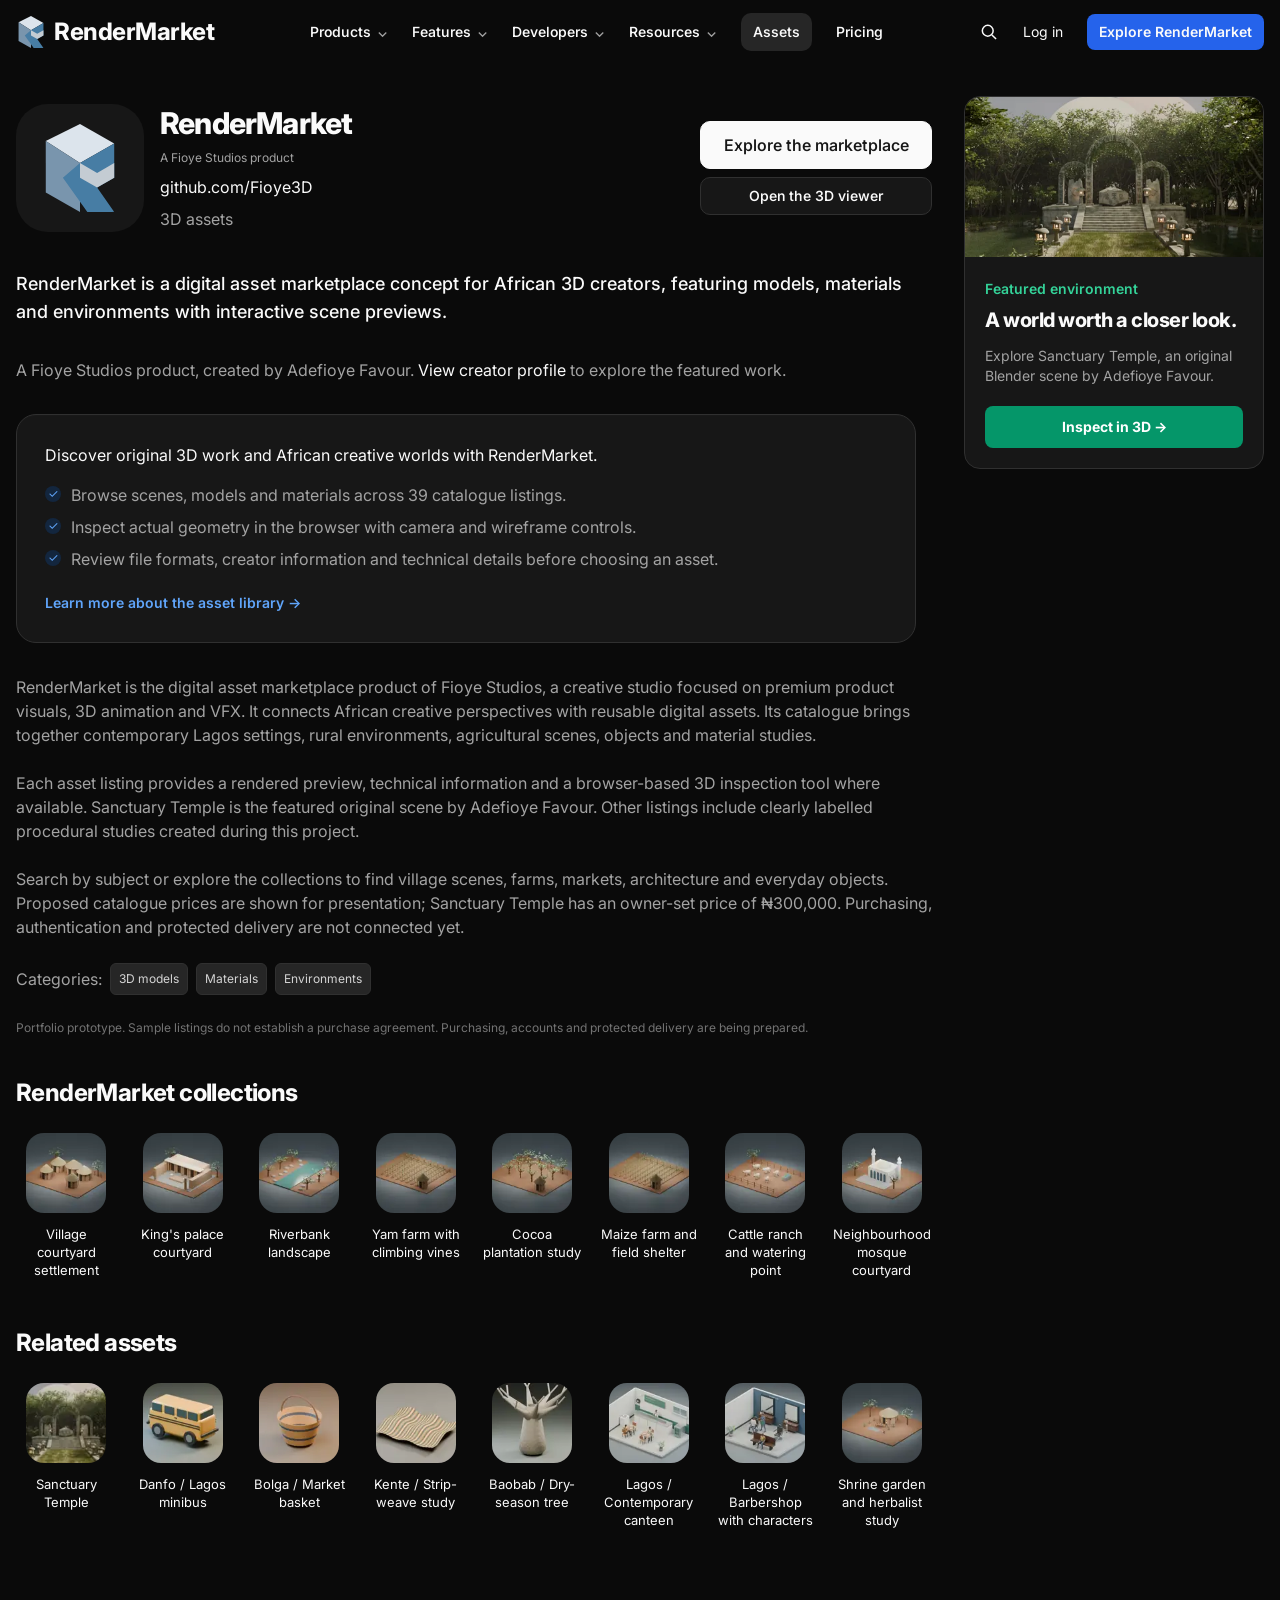
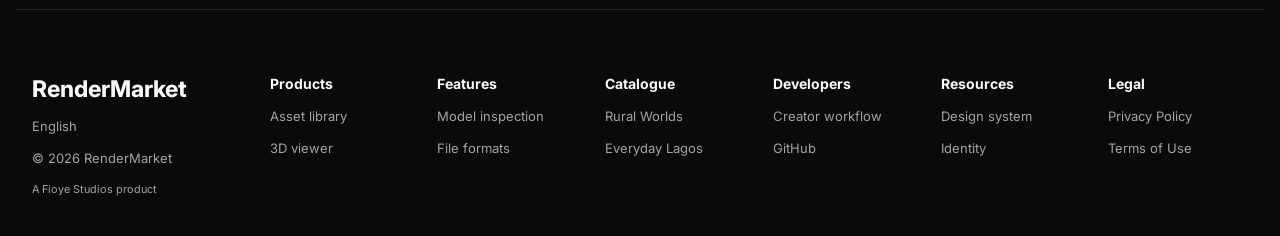
==== commit a7be0e24: "Position RenderMarket as a Fioye Studios product" ====
--- a/prototype/index.html
+++ b/prototype/index.html
@@ -1,3 +1,3 @@
 <!doctype html>
-<html lang="en"><head><meta charset="UTF-8"><meta name="viewport" content="width=device-width,initial-scale=1"><title>RenderMarket  /  independent design prototype</title><link rel="icon" href="../assets/logo/logo-dark.svg"><link rel="stylesheet" href="style.css?v=20261121-media2"><link rel="stylesheet" href="marketplace.css?v=20261121-media2"><link rel="stylesheet" href="experience.css?v=20261121-media2"><link rel="stylesheet" href="listing-layout.css?v=20261121-media2"><link rel="stylesheet" href="site-theme.css?v=20261121-media2"></head>
-<body><a class="skip" href="#artboard">Skip to prototype</a><header class="reviewbar"><a href="#home" class="reviewbrand">RM <span>Design prototype</span></a><nav aria-label="Review controls"><a href="#home">Buyer journey</a><a href="#register">Creator journey</a><a href="#foundations">Design system</a><a href="#brand">Identity</a><button id="size-toggle">Mobile view</button></nav><span class="status">Sample content · No transactions</span></header><main id="main"><div id="screen-title" class="sr-only" aria-live="polite"></div><div id="artboard" tabindex="-1"><section class="route-loading" role="status"><h1>Loading RenderMarket</h1><div class="route-skeleton"><span></span><span></span><span></span></div></section></div></main><div id="toast" role="status" aria-live="polite"></div><dialog id="menu-dialog"><h2>Where would you like to go?</h2><a href="#explore">Explore assets</a><a href="#creator">Meet a creator</a><a href="#saved">Saved assets</a><a href="#register">Creator studio</a><button id="close-menu">Close menu</button></dialog><script id="startup-guard">window.rmStartupReady=false;window.addEventListener('error',function(){if(window.rmStartupReady)return;var host=document.getElementById('artboard');if(host)host.innerHTML='<section class="route-loading" role="alert"><h1>The page could not start</h1><p>Please reload to retrieve the latest files.</p><button onclick="location.reload()">Reload page</button></section>';});</script><script src="catalogue.js?v=20261121-media2" defer></script><script src="marketplace.js?v=20261121-media2" defer></script><script src="app.js?v=20261121-media2" defer></script><nav class="policy-links" aria-label="Policies"><a href="terms.html">Terms of Use</a><a href="privacy.html">Privacy Policy</a><a href="asset.html?id=sanctuary">Inspect a real 3D scene</a></nav><script src="experience.js?v=20261121-media2" defer></script></body></html>
+<html lang="en"><head><meta charset="UTF-8"><meta name="viewport" content="width=device-width,initial-scale=1"><title>RenderMarket  /  independent design prototype</title><link rel="icon" href="../assets/logo/logo-dark.svg"><link rel="stylesheet" href="style.css?v=20261121-studio1"><link rel="stylesheet" href="marketplace.css?v=20261121-studio1"><link rel="stylesheet" href="experience.css?v=20261121-studio1"><link rel="stylesheet" href="listing-layout.css?v=20261121-studio1"><link rel="stylesheet" href="site-theme.css?v=20261121-studio1"></head>
+<body><a class="skip" href="#artboard">Skip to prototype</a><header class="reviewbar"><a href="#home" class="reviewbrand">RM <span>Design prototype</span></a><nav aria-label="Review controls"><a href="#home">Buyer journey</a><a href="#register">Creator journey</a><a href="#foundations">Design system</a><a href="#brand">Identity</a><button id="size-toggle">Mobile view</button></nav><span class="status">Sample content · No transactions</span></header><main id="main"><div id="screen-title" class="sr-only" aria-live="polite"></div><div id="artboard" tabindex="-1"><section class="route-loading" role="status"><h1>Loading RenderMarket</h1><div class="route-skeleton"><span></span><span></span><span></span></div></section></div></main><div id="toast" role="status" aria-live="polite"></div><dialog id="menu-dialog"><h2>Where would you like to go?</h2><a href="#explore">Explore assets</a><a href="#creator">Meet a creator</a><a href="#saved">Saved assets</a><a href="#register">Creator studio</a><button id="close-menu">Close menu</button></dialog><script id="startup-guard">window.rmStartupReady=false;window.addEventListener('error',function(){if(window.rmStartupReady)return;var host=document.getElementById('artboard');if(host)host.innerHTML='<section class="route-loading" role="alert"><h1>The page could not start</h1><p>Please reload to retrieve the latest files.</p><button onclick="location.reload()">Reload page</button></section>';});</script><script src="catalogue.js?v=20261121-studio1" defer></script><script src="marketplace.js?v=20261121-studio1" defer></script><script src="app.js?v=20261121-studio1" defer></script><nav class="policy-links" aria-label="Policies"><a href="terms.html">Terms of Use</a><a href="privacy.html">Privacy Policy</a><a href="asset.html?id=sanctuary">Inspect a real 3D scene</a></nav><script src="experience.js?v=20261121-studio1" defer></script></body></html>
--- a/prototype/site-theme.css
+++ b/prototype/site-theme.css
@@ -16,3 +16,5 @@
 @media(max-width:820px){body.w-product .product-layout{display:flex;flex-direction:column}body.w-product .asset-main{width:100%;display:flex;flex-direction:column}body.w-product .file-panel{width:100%}.support-stage{margin-top:16px}body.w-product .content-section p{font-size:14px;line-height:23px}body.w-product h1{font-size:27px;line-height:34px}}
 
 .rm-image-state{display:none!important}.rm-image-pending>img{opacity:1!important}.wc-tiles img,.m-card-preview{background:#171717!important;background-image:none!important}
+
+.studio-endorsement{display:block;font-size:12px;line-height:18px;color:#a3a3a3;margin:4px 0 8px}
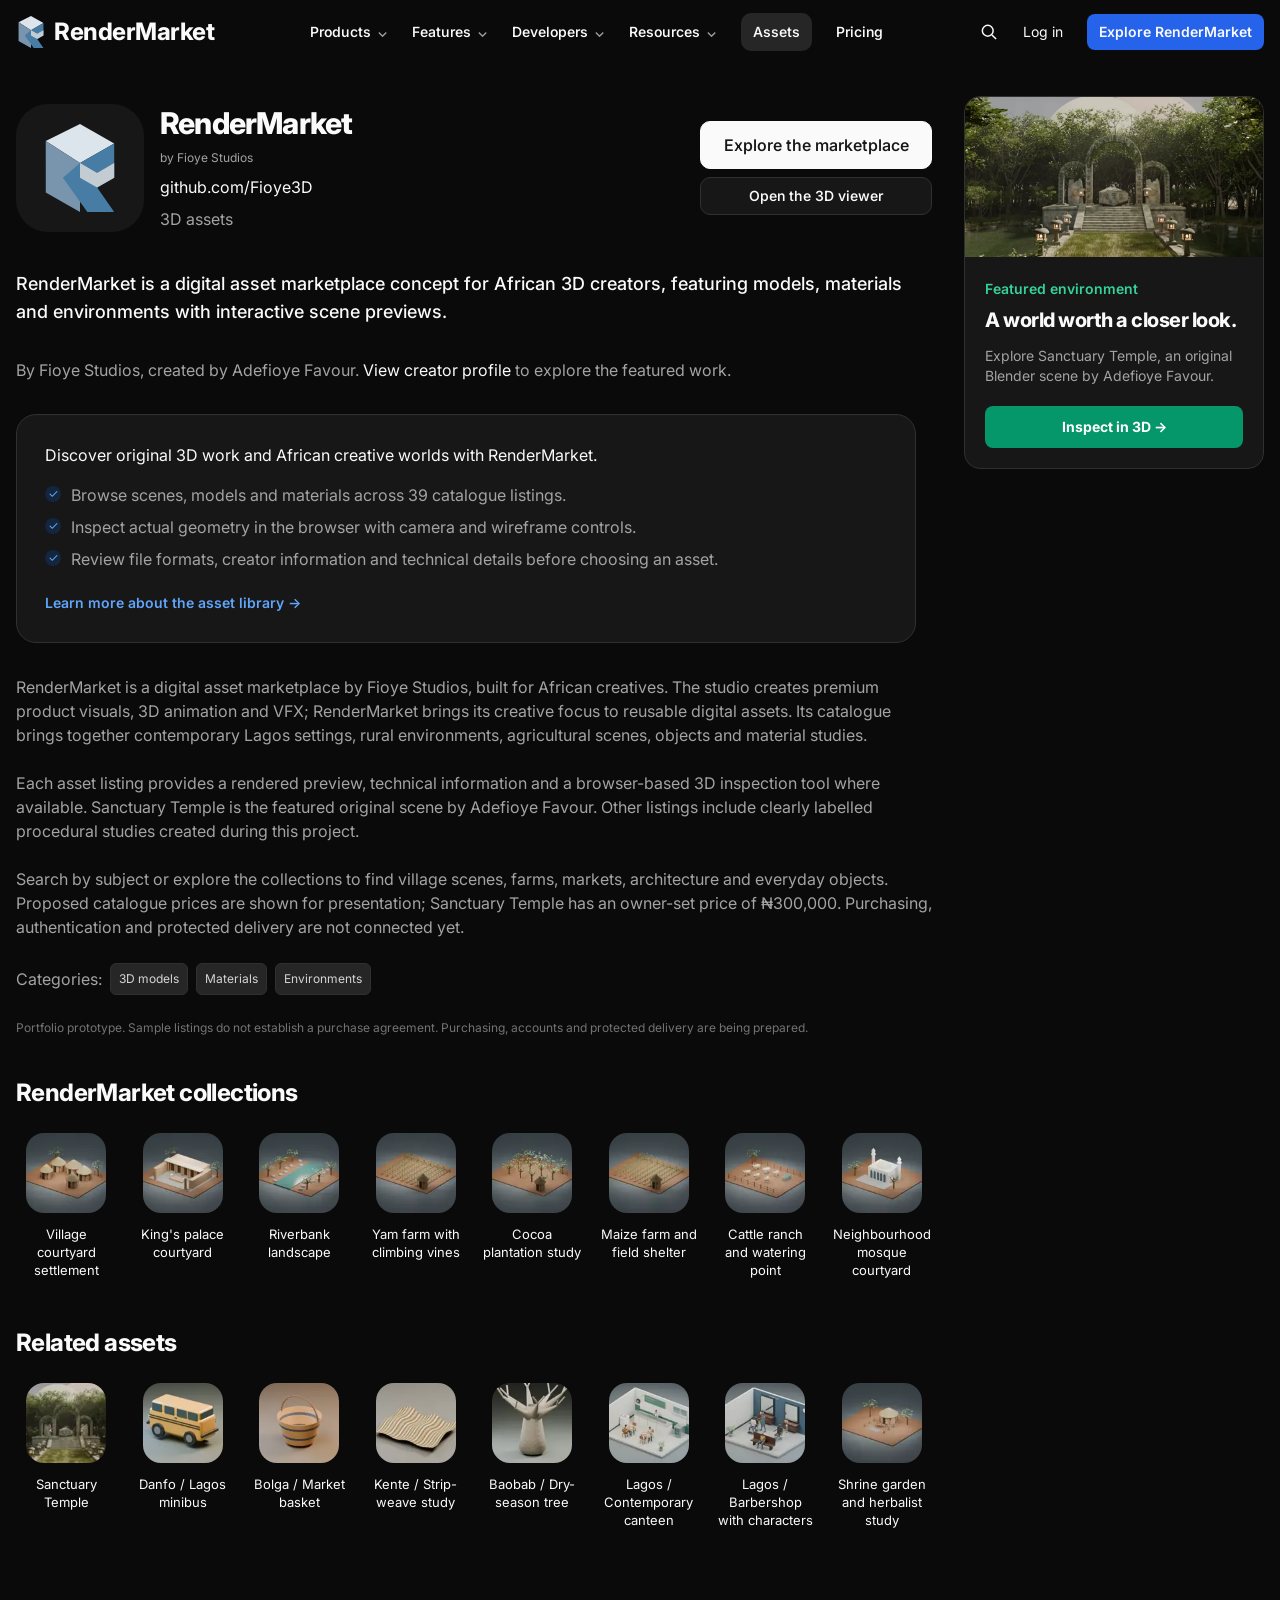
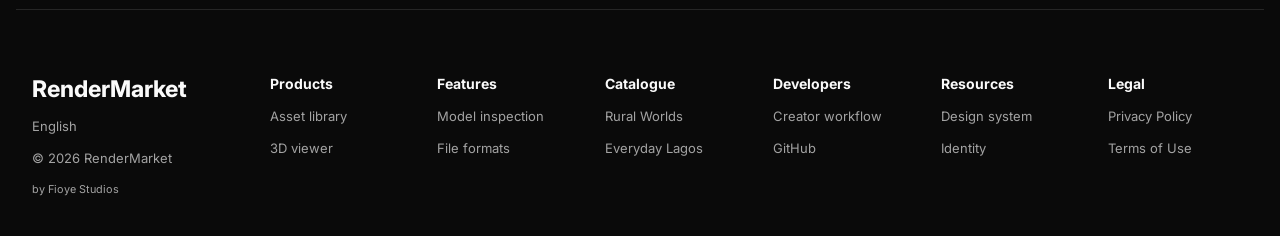
==== commit 30e63328: "Refine studio endorsement to by Fioye Studios" ====
--- a/prototype/index.html
+++ b/prototype/index.html
@@ -1,3 +1,3 @@
 <!doctype html>
-<html lang="en"><head><meta charset="UTF-8"><meta name="viewport" content="width=device-width,initial-scale=1"><title>RenderMarket  /  independent design prototype</title><link rel="icon" href="../assets/logo/logo-dark.svg"><link rel="stylesheet" href="style.css?v=20261121-studio1"><link rel="stylesheet" href="marketplace.css?v=20261121-studio1"><link rel="stylesheet" href="experience.css?v=20261121-studio1"><link rel="stylesheet" href="listing-layout.css?v=20261121-studio1"><link rel="stylesheet" href="site-theme.css?v=20261121-studio1"></head>
-<body><a class="skip" href="#artboard">Skip to prototype</a><header class="reviewbar"><a href="#home" class="reviewbrand">RM <span>Design prototype</span></a><nav aria-label="Review controls"><a href="#home">Buyer journey</a><a href="#register">Creator journey</a><a href="#foundations">Design system</a><a href="#brand">Identity</a><button id="size-toggle">Mobile view</button></nav><span class="status">Sample content · No transactions</span></header><main id="main"><div id="screen-title" class="sr-only" aria-live="polite"></div><div id="artboard" tabindex="-1"><section class="route-loading" role="status"><h1>Loading RenderMarket</h1><div class="route-skeleton"><span></span><span></span><span></span></div></section></div></main><div id="toast" role="status" aria-live="polite"></div><dialog id="menu-dialog"><h2>Where would you like to go?</h2><a href="#explore">Explore assets</a><a href="#creator">Meet a creator</a><a href="#saved">Saved assets</a><a href="#register">Creator studio</a><button id="close-menu">Close menu</button></dialog><script id="startup-guard">window.rmStartupReady=false;window.addEventListener('error',function(){if(window.rmStartupReady)return;var host=document.getElementById('artboard');if(host)host.innerHTML='<section class="route-loading" role="alert"><h1>The page could not start</h1><p>Please reload to retrieve the latest files.</p><button onclick="location.reload()">Reload page</button></section>';});</script><script src="catalogue.js?v=20261121-studio1" defer></script><script src="marketplace.js?v=20261121-studio1" defer></script><script src="app.js?v=20261121-studio1" defer></script><nav class="policy-links" aria-label="Policies"><a href="terms.html">Terms of Use</a><a href="privacy.html">Privacy Policy</a><a href="asset.html?id=sanctuary">Inspect a real 3D scene</a></nav><script src="experience.js?v=20261121-studio1" defer></script></body></html>
+<html lang="en"><head><meta charset="UTF-8"><meta name="viewport" content="width=device-width,initial-scale=1"><title>RenderMarket  /  independent design prototype</title><link rel="icon" href="../assets/logo/logo-dark.svg"><link rel="stylesheet" href="style.css?v=20261121-studio2"><link rel="stylesheet" href="marketplace.css?v=20261121-studio2"><link rel="stylesheet" href="experience.css?v=20261121-studio2"><link rel="stylesheet" href="listing-layout.css?v=20261121-studio2"><link rel="stylesheet" href="site-theme.css?v=20261121-studio2"></head>
+<body><a class="skip" href="#artboard">Skip to prototype</a><header class="reviewbar"><a href="#home" class="reviewbrand">RM <span>Design prototype</span></a><nav aria-label="Review controls"><a href="#home">Buyer journey</a><a href="#register">Creator journey</a><a href="#foundations">Design system</a><a href="#brand">Identity</a><button id="size-toggle">Mobile view</button></nav><span class="status">Sample content · No transactions</span></header><main id="main"><div id="screen-title" class="sr-only" aria-live="polite"></div><div id="artboard" tabindex="-1"><section class="route-loading" role="status"><h1>Loading RenderMarket</h1><div class="route-skeleton"><span></span><span></span><span></span></div></section></div></main><div id="toast" role="status" aria-live="polite"></div><dialog id="menu-dialog"><h2>Where would you like to go?</h2><a href="#explore">Explore assets</a><a href="#creator">Meet a creator</a><a href="#saved">Saved assets</a><a href="#register">Creator studio</a><button id="close-menu">Close menu</button></dialog><script id="startup-guard">window.rmStartupReady=false;window.addEventListener('error',function(){if(window.rmStartupReady)return;var host=document.getElementById('artboard');if(host)host.innerHTML='<section class="route-loading" role="alert"><h1>The page could not start</h1><p>Please reload to retrieve the latest files.</p><button onclick="location.reload()">Reload page</button></section>';});</script><script src="catalogue.js?v=20261121-studio2" defer></script><script src="marketplace.js?v=20261121-studio2" defer></script><script src="app.js?v=20261121-studio2" defer></script><nav class="policy-links" aria-label="Policies"><a href="terms.html">Terms of Use</a><a href="privacy.html">Privacy Policy</a><a href="asset.html?id=sanctuary">Inspect a real 3D scene</a></nav><script src="experience.js?v=20261121-studio2" defer></script></body></html>
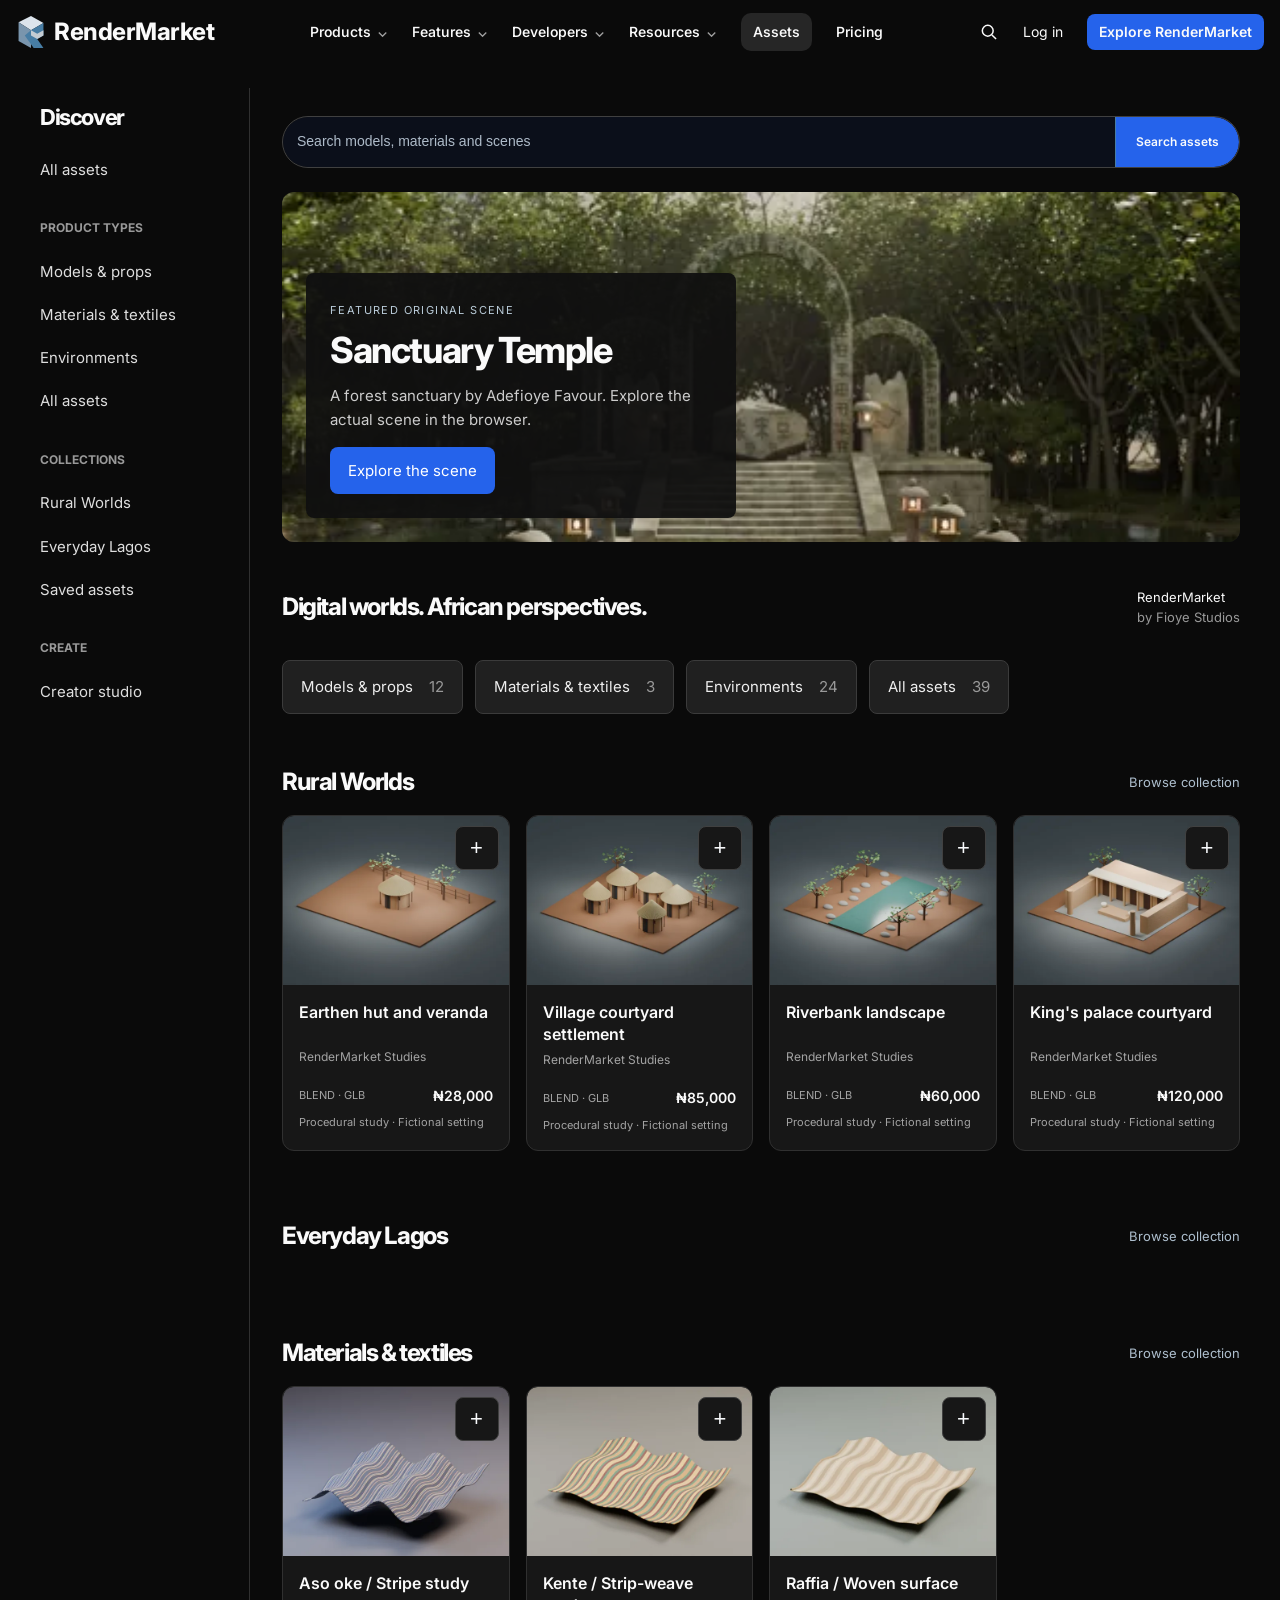
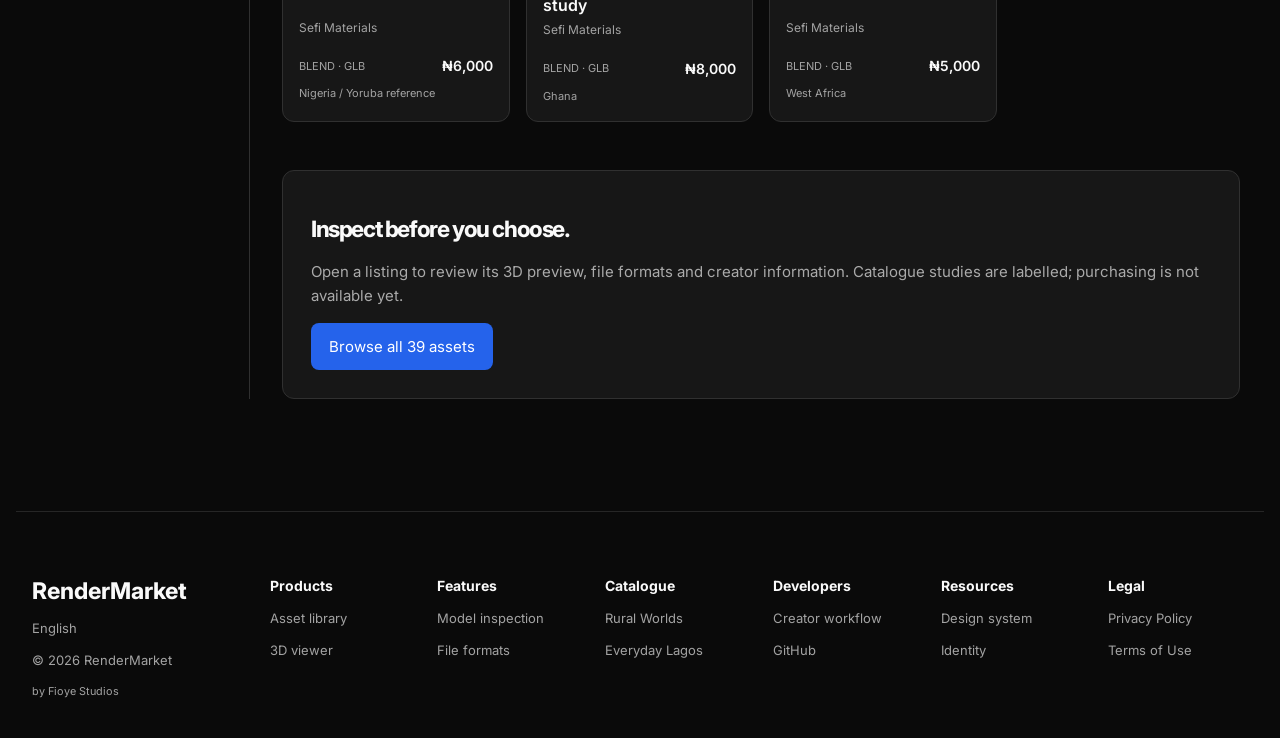
==== commit 466cc208: "Add discovery navigation and browsable asset collection shelves" ====
--- a/prototype/index.html
+++ b/prototype/index.html
@@ -1,3 +1,3 @@
 <!doctype html>
-<html lang="en"><head><meta charset="UTF-8"><meta name="viewport" content="width=device-width,initial-scale=1"><title>RenderMarket  /  independent design prototype</title><link rel="icon" href="../assets/logo/logo-dark.svg"><link rel="stylesheet" href="style.css?v=20261121-studio2"><link rel="stylesheet" href="marketplace.css?v=20261121-studio2"><link rel="stylesheet" href="experience.css?v=20261121-studio2"><link rel="stylesheet" href="listing-layout.css?v=20261121-studio2"><link rel="stylesheet" href="site-theme.css?v=20261121-studio2"></head>
-<body><a class="skip" href="#artboard">Skip to prototype</a><header class="reviewbar"><a href="#home" class="reviewbrand">RM <span>Design prototype</span></a><nav aria-label="Review controls"><a href="#home">Buyer journey</a><a href="#register">Creator journey</a><a href="#foundations">Design system</a><a href="#brand">Identity</a><button id="size-toggle">Mobile view</button></nav><span class="status">Sample content · No transactions</span></header><main id="main"><div id="screen-title" class="sr-only" aria-live="polite"></div><div id="artboard" tabindex="-1"><section class="route-loading" role="status"><h1>Loading RenderMarket</h1><div class="route-skeleton"><span></span><span></span><span></span></div></section></div></main><div id="toast" role="status" aria-live="polite"></div><dialog id="menu-dialog"><h2>Where would you like to go?</h2><a href="#explore">Explore assets</a><a href="#creator">Meet a creator</a><a href="#saved">Saved assets</a><a href="#register">Creator studio</a><button id="close-menu">Close menu</button></dialog><script id="startup-guard">window.rmStartupReady=false;window.addEventListener('error',function(){if(window.rmStartupReady)return;var host=document.getElementById('artboard');if(host)host.innerHTML='<section class="route-loading" role="alert"><h1>The page could not start</h1><p>Please reload to retrieve the latest files.</p><button onclick="location.reload()">Reload page</button></section>';});</script><script src="catalogue.js?v=20261121-studio2" defer></script><script src="marketplace.js?v=20261121-studio2" defer></script><script src="app.js?v=20261121-studio2" defer></script><nav class="policy-links" aria-label="Policies"><a href="terms.html">Terms of Use</a><a href="privacy.html">Privacy Policy</a><a href="asset.html?id=sanctuary">Inspect a real 3D scene</a></nav><script src="experience.js?v=20261121-studio2" defer></script></body></html>
+<html lang="en"><head><meta charset="UTF-8"><meta name="viewport" content="width=device-width,initial-scale=1"><title>RenderMarket  /  independent design prototype</title><link rel="icon" href="../assets/logo/logo-dark.svg"><link rel="stylesheet" href="style.css?v=20261121-discover1"><link rel="stylesheet" href="marketplace.css?v=20261121-discover1"><link rel="stylesheet" href="experience.css?v=20261121-discover1"><link rel="stylesheet" href="listing-layout.css?v=20261121-discover1"><link rel="stylesheet" href="site-theme.css?v=20261121-discover1"></head>
+<body><a class="skip" href="#artboard">Skip to prototype</a><header class="reviewbar"><a href="#home" class="reviewbrand">RM <span>Design prototype</span></a><nav aria-label="Review controls"><a href="#home">Buyer journey</a><a href="#register">Creator journey</a><a href="#foundations">Design system</a><a href="#brand">Identity</a><button id="size-toggle">Mobile view</button></nav><span class="status">Sample content · No transactions</span></header><main id="main"><div id="screen-title" class="sr-only" aria-live="polite"></div><div id="artboard" tabindex="-1"><section class="route-loading" role="status"><h1>Loading RenderMarket</h1><div class="route-skeleton"><span></span><span></span><span></span></div></section></div></main><div id="toast" role="status" aria-live="polite"></div><dialog id="menu-dialog"><h2>Where would you like to go?</h2><a href="#explore">Explore assets</a><a href="#creator">Meet a creator</a><a href="#saved">Saved assets</a><a href="#register">Creator studio</a><button id="close-menu">Close menu</button></dialog><script id="startup-guard">window.rmStartupReady=false;window.addEventListener('error',function(){if(window.rmStartupReady)return;var host=document.getElementById('artboard');if(host)host.innerHTML='<section class="route-loading" role="alert"><h1>The page could not start</h1><p>Please reload to retrieve the latest files.</p><button onclick="location.reload()">Reload page</button></section>';});</script><script src="catalogue.js?v=20261121-discover1" defer></script><script src="marketplace.js?v=20261121-discover1" defer></script><script src="app.js?v=20261121-discover1" defer></script><nav class="policy-links" aria-label="Policies"><a href="terms.html">Terms of Use</a><a href="privacy.html">Privacy Policy</a><a href="asset.html?id=sanctuary">Inspect a real 3D scene</a></nav><script src="experience.js?v=20261121-discover1" defer></script></body></html>
--- a/prototype/site-theme.css
+++ b/prototype/site-theme.css
@@ -18,3 +18,5 @@
 .rm-image-state{display:none!important}.rm-image-pending>img{opacity:1!important}.wc-tiles img,.m-card-preview{background:#171717!important;background-image:none!important}
 
 .studio-endorsement{display:block;font-size:12px;line-height:18px;color:#a3a3a3;margin:4px 0 8px}
+
+.discover-layout{display:grid;grid-template-columns:210px minmax(0,1fr);gap:32px;padding:24px 24px 64px}.discover-nav{border-right:1px solid #303030;padding-right:20px}.discover-nav h2{font-size:22px}.discover-nav h3{font-size:12px;text-transform:uppercase;color:#999;margin:28px 0 12px}.discover-nav a,.discover-nav button{display:block;padding:10px 0;color:#dedede;background:none;border:0;text-align:left;font:inherit;text-decoration:none;cursor:pointer}.discover-main{min-width:0}.discover-search{margin-bottom:24px}.discover-search .m-search{max-width:none;width:100%;border-radius:28px!important}.discover-feature{position:relative;min-height:350px;background:#171717;border-radius:12px;overflow:hidden;display:flex;align-items:end}.discover-feature>img{position:absolute;inset:0;width:100%;height:100%;object-fit:cover}.discover-feature>div{position:relative;margin:24px;padding:24px;background:#101010ed;max-width:430px;border-radius:8px}.discover-feature span{font-size:11px;letter-spacing:1.4px;color:#b9cbd8}.discover-feature h1{font-size:36px;margin:10px 0}.discover-feature p{line-height:1.6;color:#ccc}.discover-feature a,.discover-note a{display:inline-block;background:#2563eb;color:white;padding:12px 18px;border-radius:8px;text-decoration:none}.discover-intro{display:flex;align-items:center;justify-content:space-between;margin:32px 0 20px;gap:20px}.discover-intro h2{font-size:24px}.discover-intro p{font-size:13px}.discover-intro span{display:block;color:#999}.discover-types{display:flex;gap:12px;flex-wrap:wrap}.discover-types button{background:#202020;border:1px solid #3b3b3b;color:#eee;padding:14px 18px;border-radius:8px;cursor:pointer}.discover-types span{color:#999;margin-left:12px}.discover-shelf{margin-top:36px}.discover-section-title{display:flex;align-items:center;justify-content:space-between;gap:16px}.discover-section-title h2{font-size:24px}.discover-section-title a{color:#aebfce;font-size:13px}.discover-row{display:grid;grid-auto-flow:column;grid-auto-columns:calc((100% - 48px)/4);gap:16px;overflow-x:auto;padding-bottom:16px;scroll-snap-type:x proximity}.discover-row .m-card{min-width:0;scroll-snap-align:start}.discover-row .m-card-preview img{width:100%;height:auto;aspect-ratio:4/3;object-fit:cover}.discover-note{padding:28px;background:#171717;border:1px solid #303030;border-radius:12px;margin-top:32px}.discover-note p{color:#aaa;line-height:1.6}@media(max-width:1000px){.discover-layout{grid-template-columns:160px minmax(0,1fr);gap:20px}.discover-row{grid-auto-columns:calc((100% - 16px)/2)}}@media(max-width:640px){.discover-layout{display:block;padding:16px}.discover-nav{display:none}.discover-feature{min-height:390px}.discover-feature>div{margin:12px;padding:18px}.discover-feature h1{font-size:28px}.discover-intro{display:block}.discover-types{flex-wrap:nowrap;overflow:auto}.discover-types button{white-space:nowrap}.discover-row{grid-auto-columns:76%}.discover-section-title h2{font-size:21px}}
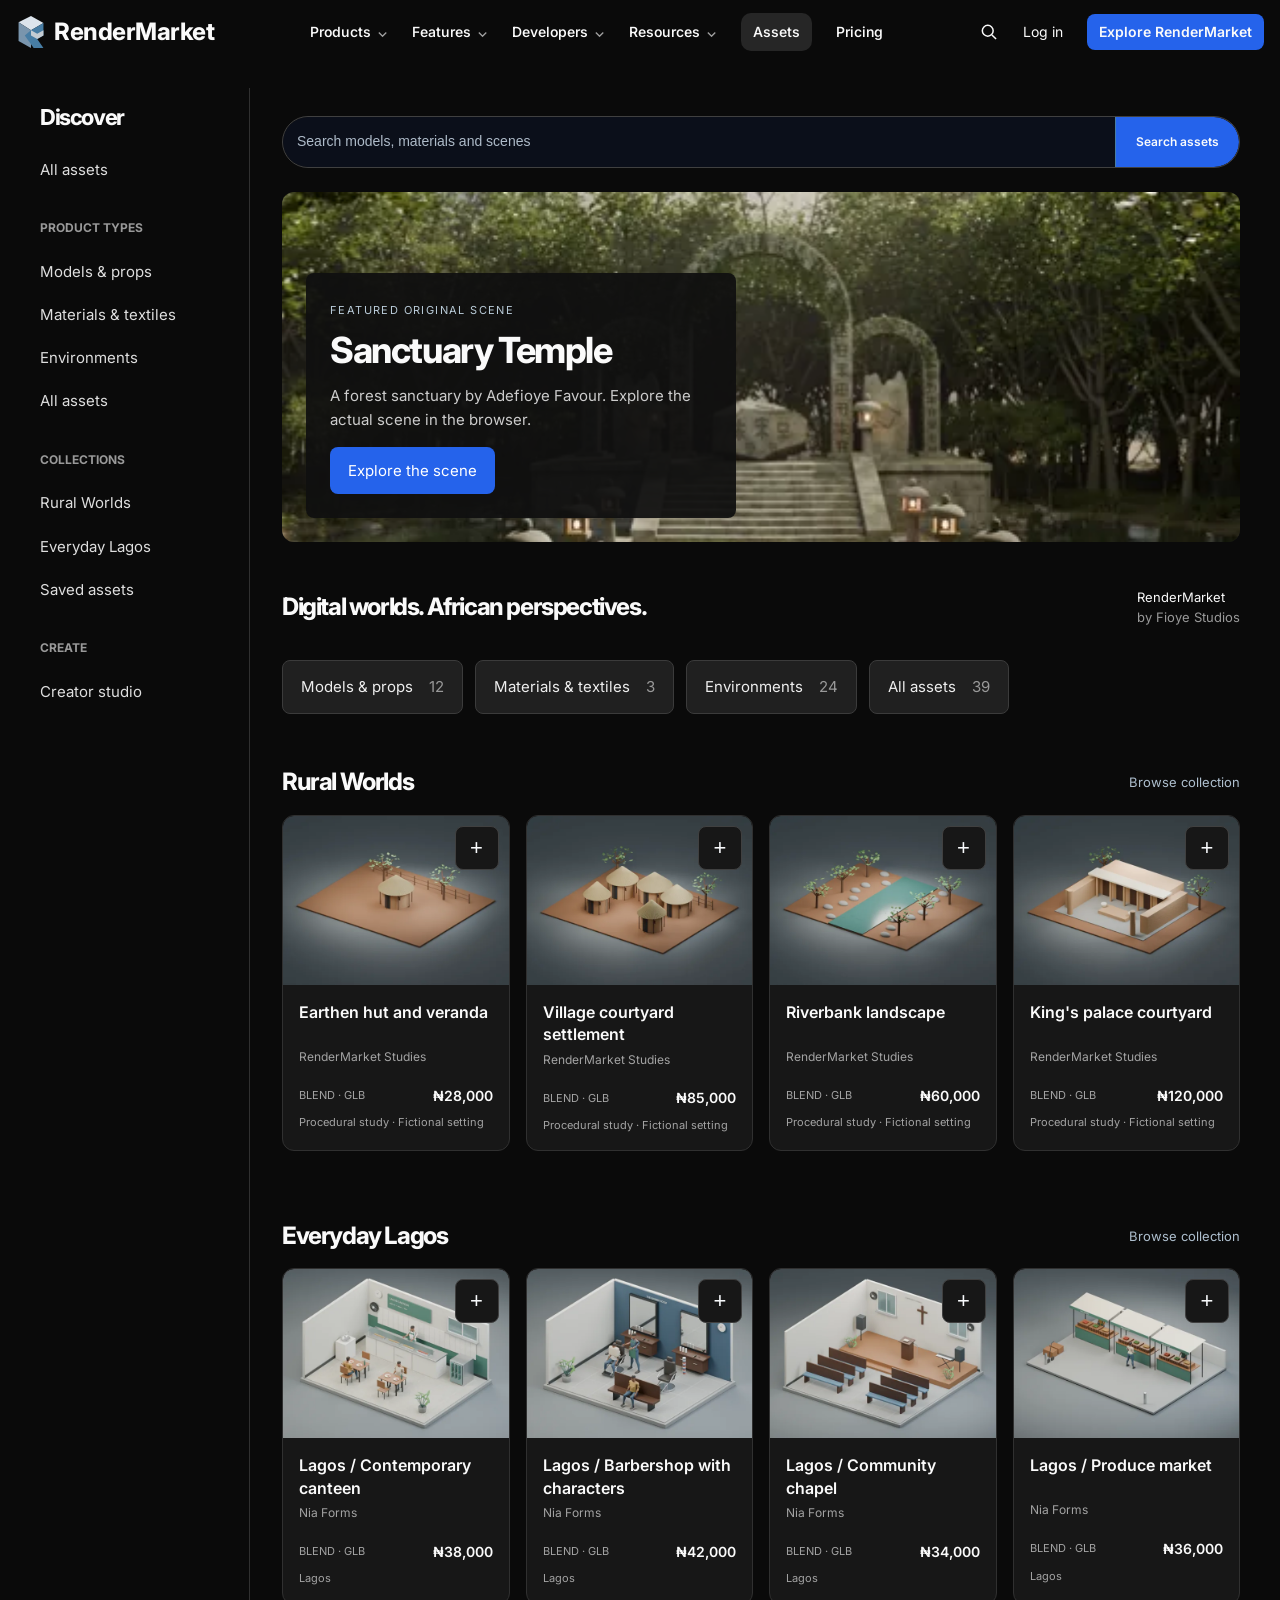
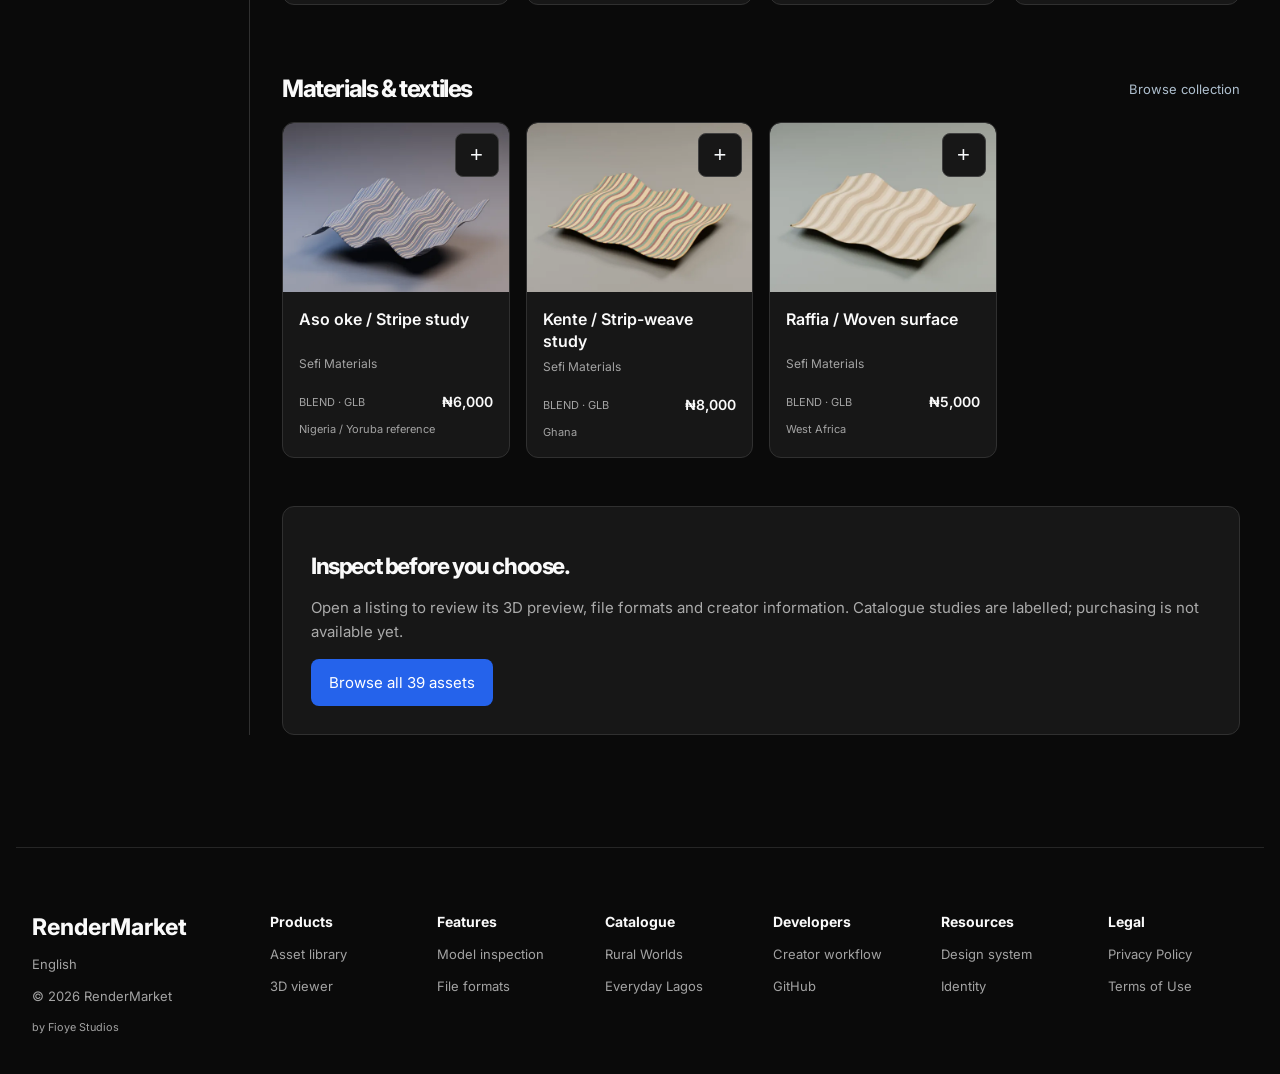
==== commit cf34f3e5: "Keep only one header dropdown open at a time" ====
--- a/prototype/index.html
+++ b/prototype/index.html
@@ -1,3 +1,3 @@
 <!doctype html>
-<html lang="en"><head><meta charset="UTF-8"><meta name="viewport" content="width=device-width,initial-scale=1"><title>RenderMarket  /  independent design prototype</title><link rel="icon" href="../assets/logo/logo-dark.svg"><link rel="stylesheet" href="style.css?v=20261121-discover1"><link rel="stylesheet" href="marketplace.css?v=20261121-discover1"><link rel="stylesheet" href="experience.css?v=20261121-discover1"><link rel="stylesheet" href="listing-layout.css?v=20261121-discover1"><link rel="stylesheet" href="site-theme.css?v=20261121-discover1"></head>
-<body><a class="skip" href="#artboard">Skip to prototype</a><header class="reviewbar"><a href="#home" class="reviewbrand">RM <span>Design prototype</span></a><nav aria-label="Review controls"><a href="#home">Buyer journey</a><a href="#register">Creator journey</a><a href="#foundations">Design system</a><a href="#brand">Identity</a><button id="size-toggle">Mobile view</button></nav><span class="status">Sample content · No transactions</span></header><main id="main"><div id="screen-title" class="sr-only" aria-live="polite"></div><div id="artboard" tabindex="-1"><section class="route-loading" role="status"><h1>Loading RenderMarket</h1><div class="route-skeleton"><span></span><span></span><span></span></div></section></div></main><div id="toast" role="status" aria-live="polite"></div><dialog id="menu-dialog"><h2>Where would you like to go?</h2><a href="#explore">Explore assets</a><a href="#creator">Meet a creator</a><a href="#saved">Saved assets</a><a href="#register">Creator studio</a><button id="close-menu">Close menu</button></dialog><script id="startup-guard">window.rmStartupReady=false;window.addEventListener('error',function(){if(window.rmStartupReady)return;var host=document.getElementById('artboard');if(host)host.innerHTML='<section class="route-loading" role="alert"><h1>The page could not start</h1><p>Please reload to retrieve the latest files.</p><button onclick="location.reload()">Reload page</button></section>';});</script><script src="catalogue.js?v=20261121-discover1" defer></script><script src="marketplace.js?v=20261121-discover1" defer></script><script src="app.js?v=20261121-discover1" defer></script><nav class="policy-links" aria-label="Policies"><a href="terms.html">Terms of Use</a><a href="privacy.html">Privacy Policy</a><a href="asset.html?id=sanctuary">Inspect a real 3D scene</a></nav><script src="experience.js?v=20261121-discover1" defer></script></body></html>
+<html lang="en"><head><meta charset="UTF-8"><meta name="viewport" content="width=device-width,initial-scale=1"><title>RenderMarket  /  independent design prototype</title><link rel="icon" href="../assets/logo/logo-dark.svg"><link rel="stylesheet" href="style.css?v=20261121-menus1"><link rel="stylesheet" href="marketplace.css?v=20261121-menus1"><link rel="stylesheet" href="experience.css?v=20261121-menus1"><link rel="stylesheet" href="listing-layout.css?v=20261121-menus1"><link rel="stylesheet" href="site-theme.css?v=20261121-menus1"></head>
+<body><a class="skip" href="#artboard">Skip to prototype</a><header class="reviewbar"><a href="#home" class="reviewbrand">RM <span>Design prototype</span></a><nav aria-label="Review controls"><a href="#home">Buyer journey</a><a href="#register">Creator journey</a><a href="#foundations">Design system</a><a href="#brand">Identity</a><button id="size-toggle">Mobile view</button></nav><span class="status">Sample content · No transactions</span></header><main id="main"><div id="screen-title" class="sr-only" aria-live="polite"></div><div id="artboard" tabindex="-1"><section class="route-loading" role="status"><h1>Loading RenderMarket</h1><div class="route-skeleton"><span></span><span></span><span></span></div></section></div></main><div id="toast" role="status" aria-live="polite"></div><dialog id="menu-dialog"><h2>Where would you like to go?</h2><a href="#explore">Explore assets</a><a href="#creator">Meet a creator</a><a href="#saved">Saved assets</a><a href="#register">Creator studio</a><button id="close-menu">Close menu</button></dialog><script id="startup-guard">window.rmStartupReady=false;window.addEventListener('error',function(){if(window.rmStartupReady)return;var host=document.getElementById('artboard');if(host)host.innerHTML='<section class="route-loading" role="alert"><h1>The page could not start</h1><p>Please reload to retrieve the latest files.</p><button onclick="location.reload()">Reload page</button></section>';});</script><script src="catalogue.js?v=20261121-menus1" defer></script><script src="marketplace.js?v=20261121-menus1" defer></script><script src="app.js?v=20261121-menus1" defer></script><nav class="policy-links" aria-label="Policies"><a href="terms.html">Terms of Use</a><a href="privacy.html">Privacy Policy</a><a href="asset.html?id=sanctuary">Inspect a real 3D scene</a></nav><script src="experience.js?v=20261121-menus1" defer></script></body></html>
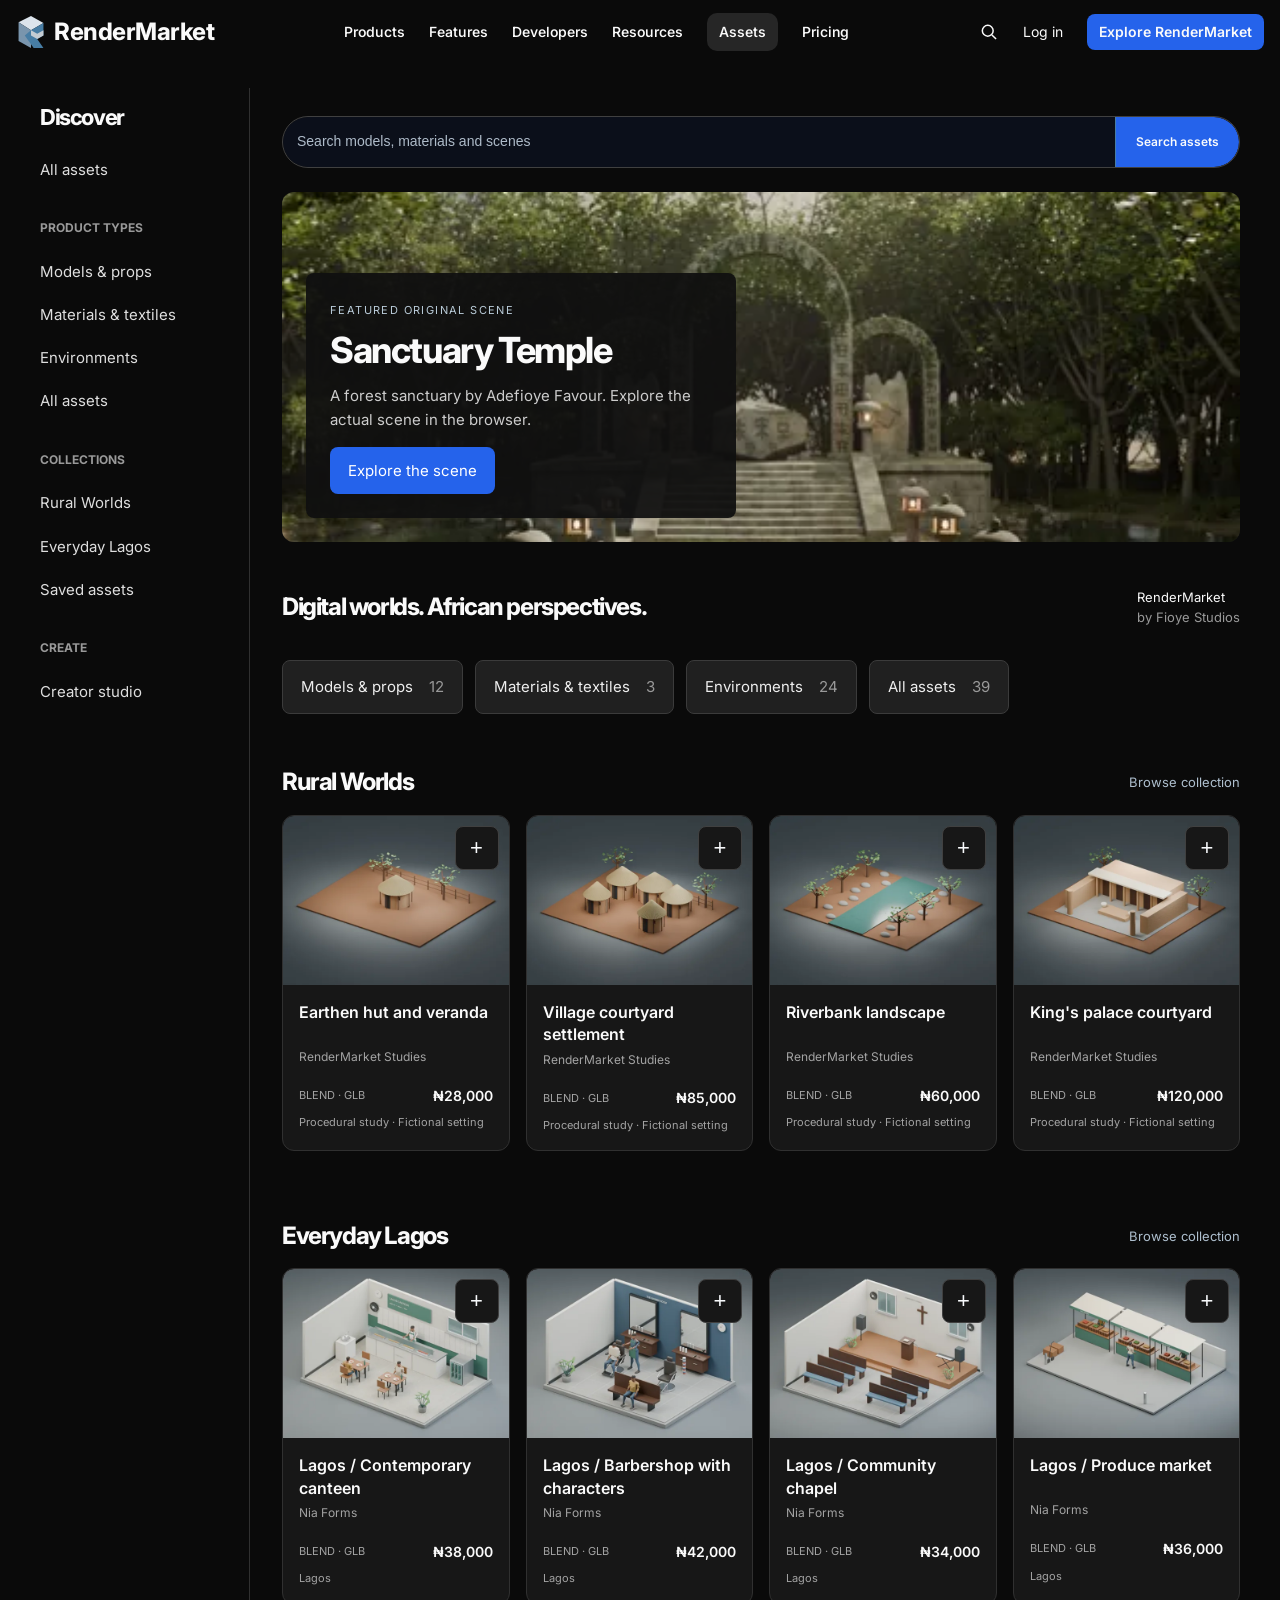
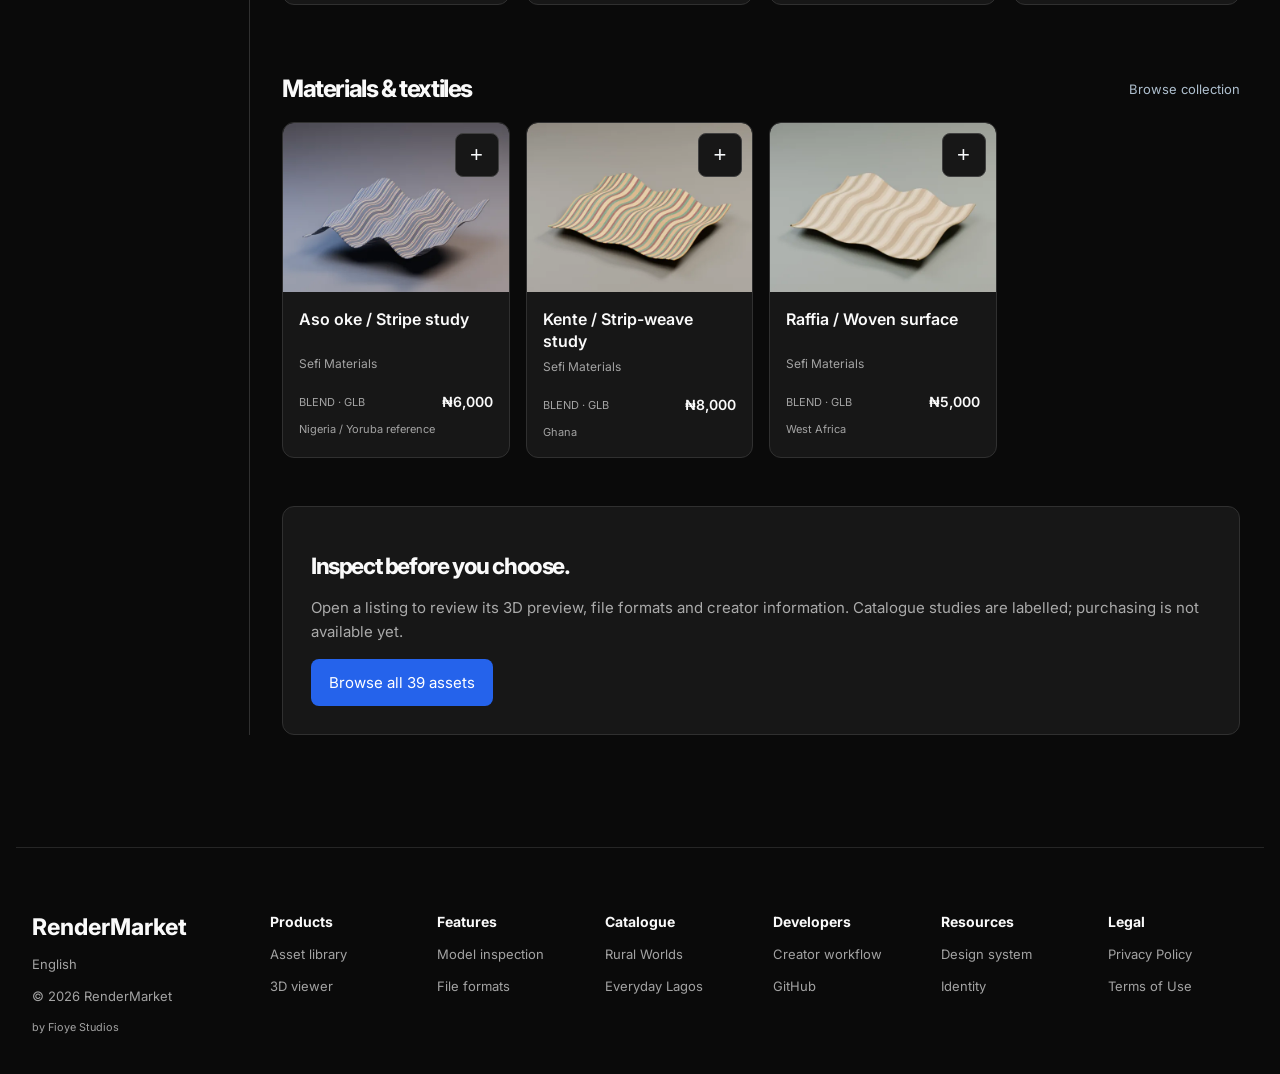
==== commit 5440c37a: "Remove header disclosure arrows" ====
--- a/prototype/index.html
+++ b/prototype/index.html
@@ -1,3 +1,3 @@
 <!doctype html>
-<html lang="en"><head><meta charset="UTF-8"><meta name="viewport" content="width=device-width,initial-scale=1"><title>RenderMarket  /  independent design prototype</title><link rel="icon" href="../assets/logo/logo-dark.svg"><link rel="stylesheet" href="style.css?v=20261121-menus1"><link rel="stylesheet" href="marketplace.css?v=20261121-menus1"><link rel="stylesheet" href="experience.css?v=20261121-menus1"><link rel="stylesheet" href="listing-layout.css?v=20261121-menus1"><link rel="stylesheet" href="site-theme.css?v=20261121-menus1"></head>
-<body><a class="skip" href="#artboard">Skip to prototype</a><header class="reviewbar"><a href="#home" class="reviewbrand">RM <span>Design prototype</span></a><nav aria-label="Review controls"><a href="#home">Buyer journey</a><a href="#register">Creator journey</a><a href="#foundations">Design system</a><a href="#brand">Identity</a><button id="size-toggle">Mobile view</button></nav><span class="status">Sample content · No transactions</span></header><main id="main"><div id="screen-title" class="sr-only" aria-live="polite"></div><div id="artboard" tabindex="-1"><section class="route-loading" role="status"><h1>Loading RenderMarket</h1><div class="route-skeleton"><span></span><span></span><span></span></div></section></div></main><div id="toast" role="status" aria-live="polite"></div><dialog id="menu-dialog"><h2>Where would you like to go?</h2><a href="#explore">Explore assets</a><a href="#creator">Meet a creator</a><a href="#saved">Saved assets</a><a href="#register">Creator studio</a><button id="close-menu">Close menu</button></dialog><script id="startup-guard">window.rmStartupReady=false;window.addEventListener('error',function(){if(window.rmStartupReady)return;var host=document.getElementById('artboard');if(host)host.innerHTML='<section class="route-loading" role="alert"><h1>The page could not start</h1><p>Please reload to retrieve the latest files.</p><button onclick="location.reload()">Reload page</button></section>';});</script><script src="catalogue.js?v=20261121-menus1" defer></script><script src="marketplace.js?v=20261121-menus1" defer></script><script src="app.js?v=20261121-menus1" defer></script><nav class="policy-links" aria-label="Policies"><a href="terms.html">Terms of Use</a><a href="privacy.html">Privacy Policy</a><a href="asset.html?id=sanctuary">Inspect a real 3D scene</a></nav><script src="experience.js?v=20261121-menus1" defer></script></body></html>
+<html lang="en"><head><meta charset="UTF-8"><meta name="viewport" content="width=device-width,initial-scale=1"><title>RenderMarket  /  independent design prototype</title><link rel="icon" href="../assets/logo/logo-dark.svg"><link rel="stylesheet" href="style.css?v=20261121-menus2"><link rel="stylesheet" href="marketplace.css?v=20261121-menus2"><link rel="stylesheet" href="experience.css?v=20261121-menus2"><link rel="stylesheet" href="listing-layout.css?v=20261121-menus2"><link rel="stylesheet" href="site-theme.css?v=20261121-menus2"></head>
+<body><a class="skip" href="#artboard">Skip to prototype</a><header class="reviewbar"><a href="#home" class="reviewbrand">RM <span>Design prototype</span></a><nav aria-label="Review controls"><a href="#home">Buyer journey</a><a href="#register">Creator journey</a><a href="#foundations">Design system</a><a href="#brand">Identity</a><button id="size-toggle">Mobile view</button></nav><span class="status">Sample content · No transactions</span></header><main id="main"><div id="screen-title" class="sr-only" aria-live="polite"></div><div id="artboard" tabindex="-1"><section class="route-loading" role="status"><h1>Loading RenderMarket</h1><div class="route-skeleton"><span></span><span></span><span></span></div></section></div></main><div id="toast" role="status" aria-live="polite"></div><dialog id="menu-dialog"><h2>Where would you like to go?</h2><a href="#explore">Explore assets</a><a href="#creator">Meet a creator</a><a href="#saved">Saved assets</a><a href="#register">Creator studio</a><button id="close-menu">Close menu</button></dialog><script id="startup-guard">window.rmStartupReady=false;window.addEventListener('error',function(){if(window.rmStartupReady)return;var host=document.getElementById('artboard');if(host)host.innerHTML='<section class="route-loading" role="alert"><h1>The page could not start</h1><p>Please reload to retrieve the latest files.</p><button onclick="location.reload()">Reload page</button></section>';});</script><script src="catalogue.js?v=20261121-menus2" defer></script><script src="marketplace.js?v=20261121-menus2" defer></script><script src="app.js?v=20261121-menus2" defer></script><nav class="policy-links" aria-label="Policies"><a href="terms.html">Terms of Use</a><a href="privacy.html">Privacy Policy</a><a href="asset.html?id=sanctuary">Inspect a real 3D scene</a></nav><script src="experience.js?v=20261121-menus2" defer></script></body></html>
--- a/prototype/site-theme.css
+++ b/prototype/site-theme.css
@@ -20,3 +20,9 @@
 .studio-endorsement{display:block;font-size:12px;line-height:18px;color:#a3a3a3;margin:4px 0 8px}
 
 .discover-layout{display:grid;grid-template-columns:210px minmax(0,1fr);gap:32px;padding:24px 24px 64px}.discover-nav{border-right:1px solid #303030;padding-right:20px}.discover-nav h2{font-size:22px}.discover-nav h3{font-size:12px;text-transform:uppercase;color:#999;margin:28px 0 12px}.discover-nav a,.discover-nav button{display:block;padding:10px 0;color:#dedede;background:none;border:0;text-align:left;font:inherit;text-decoration:none;cursor:pointer}.discover-main{min-width:0}.discover-search{margin-bottom:24px}.discover-search .m-search{max-width:none;width:100%;border-radius:28px!important}.discover-feature{position:relative;min-height:350px;background:#171717;border-radius:12px;overflow:hidden;display:flex;align-items:end}.discover-feature>img{position:absolute;inset:0;width:100%;height:100%;object-fit:cover}.discover-feature>div{position:relative;margin:24px;padding:24px;background:#101010ed;max-width:430px;border-radius:8px}.discover-feature span{font-size:11px;letter-spacing:1.4px;color:#b9cbd8}.discover-feature h1{font-size:36px;margin:10px 0}.discover-feature p{line-height:1.6;color:#ccc}.discover-feature a,.discover-note a{display:inline-block;background:#2563eb;color:white;padding:12px 18px;border-radius:8px;text-decoration:none}.discover-intro{display:flex;align-items:center;justify-content:space-between;margin:32px 0 20px;gap:20px}.discover-intro h2{font-size:24px}.discover-intro p{font-size:13px}.discover-intro span{display:block;color:#999}.discover-types{display:flex;gap:12px;flex-wrap:wrap}.discover-types button{background:#202020;border:1px solid #3b3b3b;color:#eee;padding:14px 18px;border-radius:8px;cursor:pointer}.discover-types span{color:#999;margin-left:12px}.discover-shelf{margin-top:36px}.discover-section-title{display:flex;align-items:center;justify-content:space-between;gap:16px}.discover-section-title h2{font-size:24px}.discover-section-title a{color:#aebfce;font-size:13px}.discover-row{display:grid;grid-auto-flow:column;grid-auto-columns:calc((100% - 48px)/4);gap:16px;overflow-x:auto;padding-bottom:16px;scroll-snap-type:x proximity}.discover-row .m-card{min-width:0;scroll-snap-align:start}.discover-row .m-card-preview img{width:100%;height:auto;aspect-ratio:4/3;object-fit:cover}.discover-note{padding:28px;background:#171717;border:1px solid #303030;border-radius:12px;margin-top:32px}.discover-note p{color:#aaa;line-height:1.6}@media(max-width:1000px){.discover-layout{grid-template-columns:160px minmax(0,1fr);gap:20px}.discover-row{grid-auto-columns:calc((100% - 16px)/2)}}@media(max-width:640px){.discover-layout{display:block;padding:16px}.discover-nav{display:none}.discover-feature{min-height:390px}.discover-feature>div{margin:12px;padding:18px}.discover-feature h1{font-size:28px}.discover-intro{display:block}.discover-types{flex-wrap:nowrap;overflow:auto}.discover-types button{white-space:nowrap}.discover-row{grid-auto-columns:76%}.discover-section-title h2{font-size:21px}}
+
+/* Header menus use text labels without disclosure arrows. */
+.wc-header summary{list-style:none!important}
+.wc-header summary::-webkit-details-marker{display:none!important}
+.wc-header summary::marker{content:''!important}
+.wc-header summary::after,.wc-header summary::before{display:none!important;content:none!important}
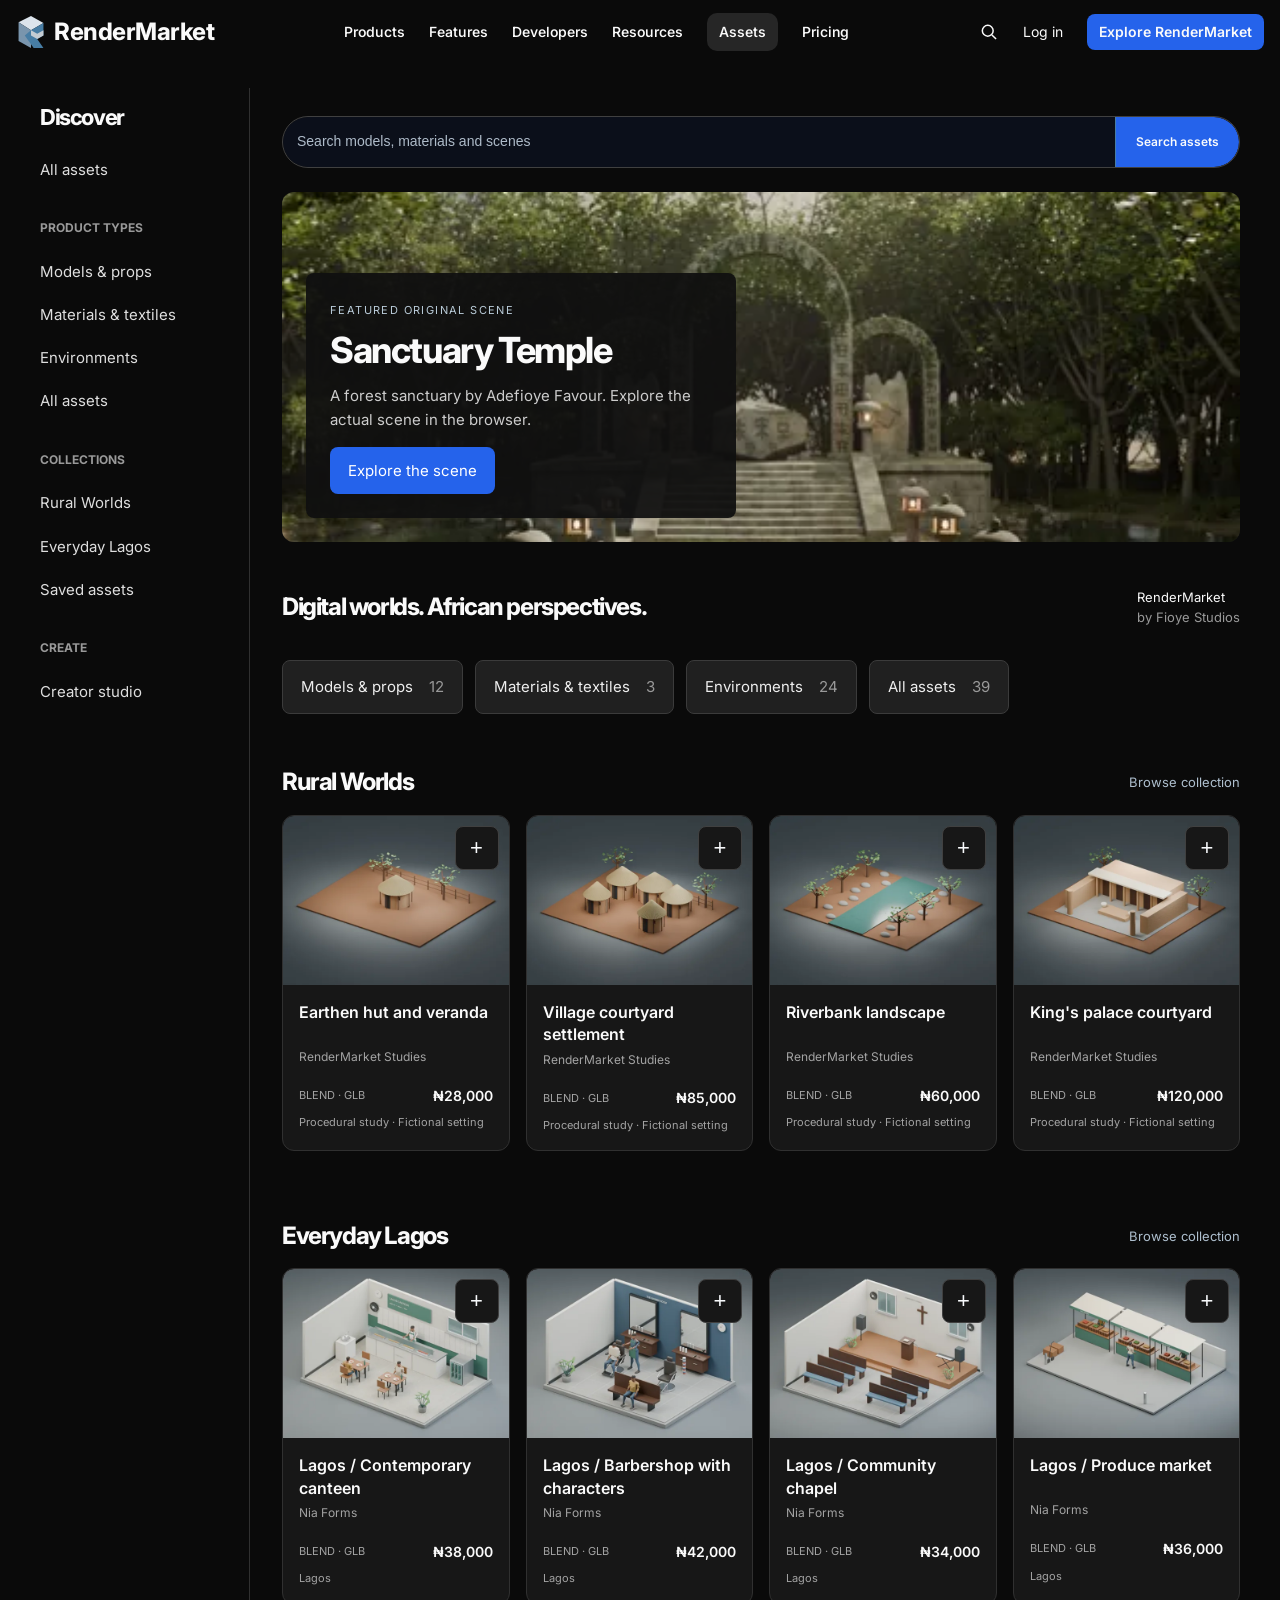
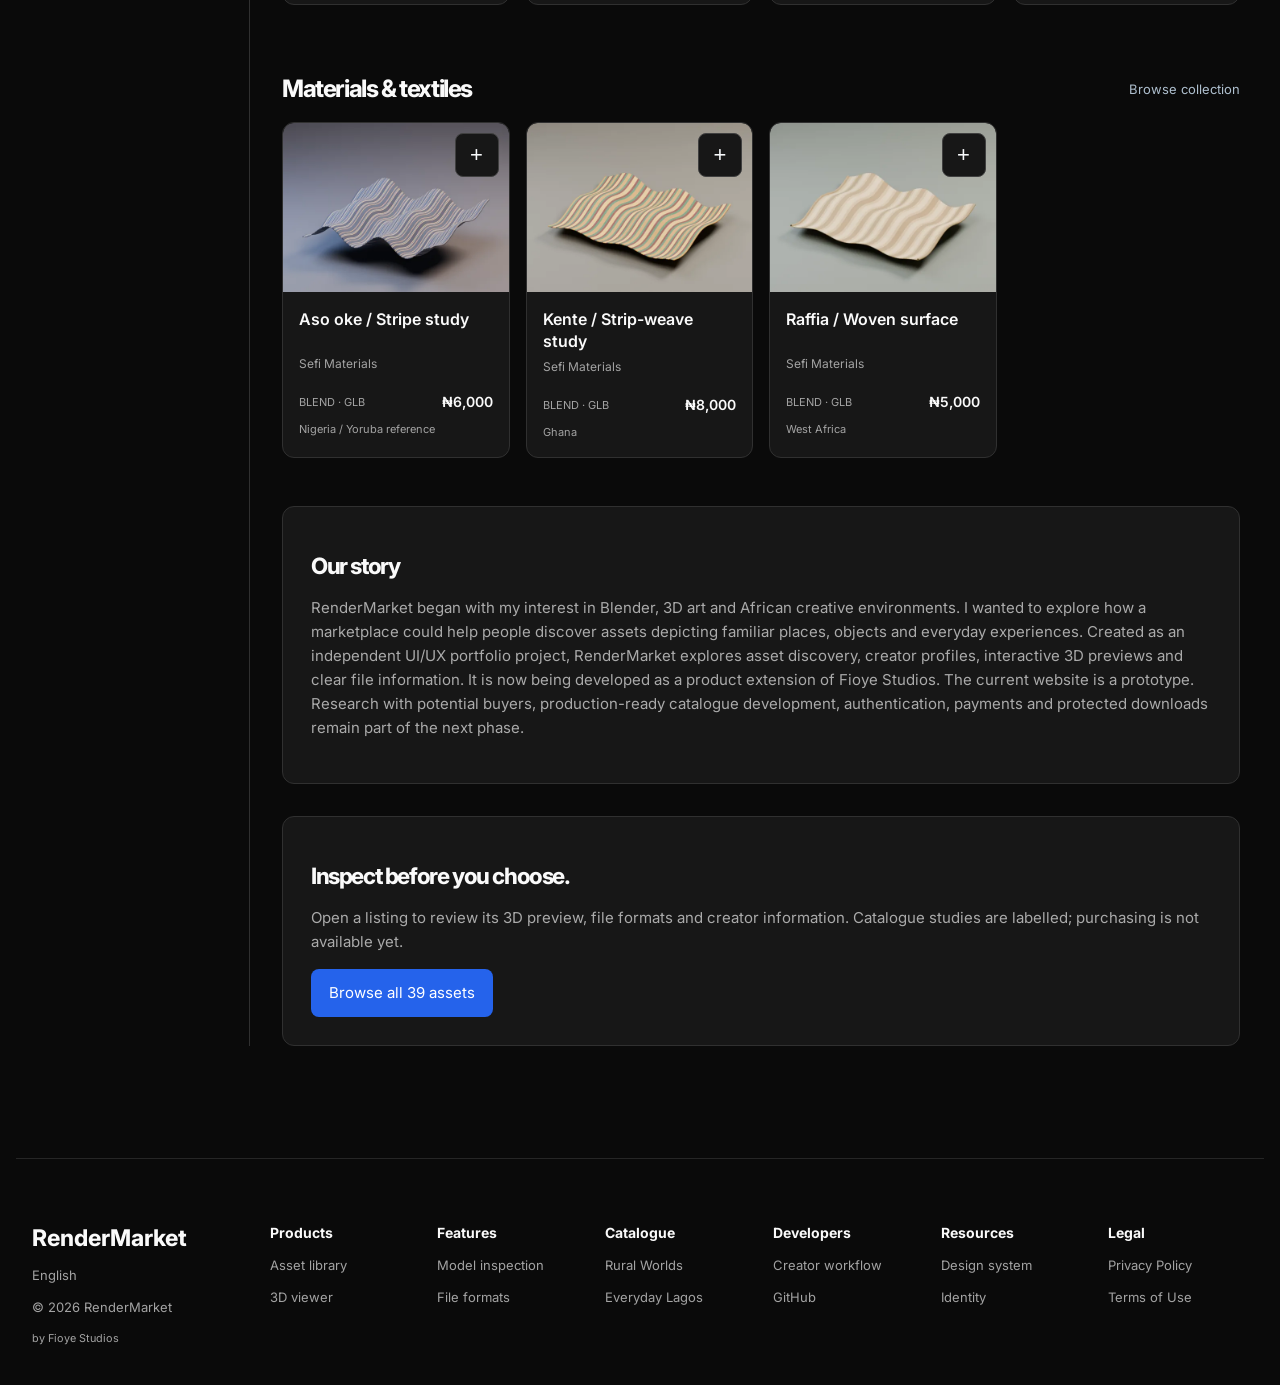
==== commit 95363e5e: "Add original project story and revised production specifications" ====
--- a/prototype/index.html
+++ b/prototype/index.html
@@ -1,3 +1,3 @@
 <!doctype html>
 <html lang="en"><head><meta charset="UTF-8"><meta name="viewport" content="width=device-width,initial-scale=1"><title>RenderMarket  /  independent design prototype</title><link rel="icon" href="../assets/logo/logo-dark.svg"><link rel="stylesheet" href="style.css?v=20261121-menus2"><link rel="stylesheet" href="marketplace.css?v=20261121-menus2"><link rel="stylesheet" href="experience.css?v=20261121-menus2"><link rel="stylesheet" href="listing-layout.css?v=20261121-menus2"><link rel="stylesheet" href="site-theme.css?v=20261121-menus2"></head>
-<body><a class="skip" href="#artboard">Skip to prototype</a><header class="reviewbar"><a href="#home" class="reviewbrand">RM <span>Design prototype</span></a><nav aria-label="Review controls"><a href="#home">Buyer journey</a><a href="#register">Creator journey</a><a href="#foundations">Design system</a><a href="#brand">Identity</a><button id="size-toggle">Mobile view</button></nav><span class="status">Sample content · No transactions</span></header><main id="main"><div id="screen-title" class="sr-only" aria-live="polite"></div><div id="artboard" tabindex="-1"><section class="route-loading" role="status"><h1>Loading RenderMarket</h1><div class="route-skeleton"><span></span><span></span><span></span></div></section></div></main><div id="toast" role="status" aria-live="polite"></div><dialog id="menu-dialog"><h2>Where would you like to go?</h2><a href="#explore">Explore assets</a><a href="#creator">Meet a creator</a><a href="#saved">Saved assets</a><a href="#register">Creator studio</a><button id="close-menu">Close menu</button></dialog><script id="startup-guard">window.rmStartupReady=false;window.addEventListener('error',function(){if(window.rmStartupReady)return;var host=document.getElementById('artboard');if(host)host.innerHTML='<section class="route-loading" role="alert"><h1>The page could not start</h1><p>Please reload to retrieve the latest files.</p><button onclick="location.reload()">Reload page</button></section>';});</script><script src="catalogue.js?v=20261121-menus2" defer></script><script src="marketplace.js?v=20261121-menus2" defer></script><script src="app.js?v=20261121-menus2" defer></script><nav class="policy-links" aria-label="Policies"><a href="terms.html">Terms of Use</a><a href="privacy.html">Privacy Policy</a><a href="asset.html?id=sanctuary">Inspect a real 3D scene</a></nav><script src="experience.js?v=20261121-menus2" defer></script></body></html>
+<body><a class="skip" href="#artboard">Skip to prototype</a><header class="reviewbar"><a href="#home" class="reviewbrand">RM <span>Design prototype</span></a><nav aria-label="Review controls"><a href="#home">Buyer journey</a><a href="#register">Creator journey</a><a href="#foundations">Design system</a><a href="#brand">Identity</a><button id="size-toggle">Mobile view</button></nav><span class="status">Sample content · No transactions</span></header><main id="main"><div id="screen-title" class="sr-only" aria-live="polite"></div><div id="artboard" class="native-artboard" tabindex="-1"><div class="m-shell"><header class="wc-header"><a class="wc-wordmark" href="#home"><svg viewBox="0 0 32 36" aria-hidden="true"><path fill="#dce4ec" d="M2 7 16 0l14 8-14 8Z"/><path fill="#7995ad" d="m2 7 14 9v20L2 28Z"/><path fill="#477da4" d="m16 16 14-8v14l-7 4 7 10H19L9 22Z"/><path fill="#c4ccd3" d="m16 16 7 4 7-4v6l-7 4-7-4Z"/></svg><span>RenderMarket</span></a><nav aria-label="Main navigation"><details><summary>Products</summary><div><a href="#explore">Asset catalogue</a><a href="asset.html?id=sanctuary">3D viewer</a></div></details><details><summary>Features</summary><div><a href="asset.html?id=sanctuary#technical">Model inspection</a><a href="asset.html?id=sanctuary#files">File formats</a></div></details><details><summary>Developers</summary><div><a href="#register">Creator workflow</a><a href="https://github.com/Fioye3D/render-market">Source code</a></div></details><details><summary>Resources</summary><div><a href="terms.html">Terms of Use</a><a href="privacy.html">Privacy Policy</a></div></details><a class="wc-current" href="#explore">Assets</a><a href="#explore">Pricing</a></nav><a class="wc-search-link" href="#explore" aria-label="Search catalogue"><svg viewBox="0 0 24 24" width="20" height="20" fill="none" stroke="currentColor" stroke-width="1.8"><circle cx="10.5" cy="10.5" r="6.5"/><path d="m15.5 15.5 5 5"/></svg></a><a class="wc-login" href="#register" title="Account workflow demonstration; authentication is not connected">Log in</a><a class="wc-get" href="#explore">Explore RenderMarket</a></header><div class="m-main"><div class="discover-layout"><aside class="discover-nav" aria-label="Browse assets"><h2>Discover</h2><a href="#explore">All assets</a><h3>Product types</h3><button data-category="3D models">Models & props</button><button data-category="Materials">Materials & textiles</button><button data-category="Environments">Environments</button><button data-category="All assets">All assets</button><h3>Collections</h3><a href="#explore?search=rural%20worlds">Rural Worlds</a><a href="#explore?search=lagos%20everyday">Everyday Lagos</a><a href="#saved">Saved assets</a><h3>Create</h3><a href="#register">Creator studio</a></aside><div class="discover-main"><div class="discover-search"><form class="m-search m-search-hero" role="search"><input class="m-search-field" aria-label="Search all assets" value="" placeholder="Search models, materials and scenes" autocomplete="off"><button aria-label="Search library">Search assets</button></form></div><section class="discover-feature"><img src="../assets/previews/sanctuary-temple-480.webp" width="480" height="270" fetchpriority="high" alt="Sanctuary Temple forest environment"><div><span>FEATURED ORIGINAL SCENE</span><h1>Sanctuary Temple</h1><p>A forest sanctuary by Adefioye Favour. Explore the actual scene in the browser.</p><a href="asset.html?id=sanctuary">Explore the scene</a></div></section><div class="discover-intro"><h2>Digital worlds. African perspectives.</h2><p>RenderMarket <span>by Fioye Studios</span></p></div><nav class="discover-types" aria-label="Asset types"><button data-category="3D models">Models & props <span>12</span></button><button data-category="Materials">Materials & textiles <span>3</span></button><button data-category="Environments">Environments <span>24</span></button><button data-category="All assets">All assets <span>39</span></button></nav><section class="discover-shelf"><div class="discover-section-title"><h2>Rural Worlds</h2><a href="#explore?search=Rural%20Worlds">Browse collection</a></div><div class="discover-row"><article class="m-card"><div class="m-card-preview"><a href="asset.html?id=rural-hut" aria-label="View Earthen hut and veranda"><img loading="eager" decoding="async" width="560" height="420" src="../assets/thumbnails/rural-hut.webp" alt="Earthen hut and veranda"></a><button class="m-save" data-save="rural-hut" aria-label="Save Earthen hut and veranda" aria-pressed="false">+</button></div><div class="m-card-info"><a class="m-card-title" href="asset.html?id=rural-hut">Earthen hut and veranda</a><a class="m-card-creator" href="#creator:owner">RenderMarket Studies <span>↗</span></a><div class="m-card-meta"><span>BLEND · GLB</span><strong>₦28,000</strong></div><div class="m-card-place">Procedural study · Fictional setting</div></div></article><article class="m-card"><div class="m-card-preview"><a href="asset.html?id=rural-village" aria-label="View Village courtyard settlement"><img loading="eager" decoding="async" width="560" height="420" src="../assets/thumbnails/rural-village.webp" alt="Village courtyard settlement"></a><button class="m-save" data-save="rural-village" aria-label="Save Village courtyard settlement" aria-pressed="false">+</button></div><div class="m-card-info"><a class="m-card-title" href="asset.html?id=rural-village">Village courtyard settlement</a><a class="m-card-creator" href="#creator:owner">RenderMarket Studies <span>↗</span></a><div class="m-card-meta"><span>BLEND · GLB</span><strong>₦85,000</strong></div><div class="m-card-place">Procedural study · Fictional setting</div></div></article><article class="m-card"><div class="m-card-preview"><a href="asset.html?id=river-landscape" aria-label="View Riverbank landscape"><img loading="eager" decoding="async" width="560" height="420" src="../assets/thumbnails/river-landscape.webp" alt="Riverbank landscape"></a><button class="m-save" data-save="river-landscape" aria-label="Save Riverbank landscape" aria-pressed="false">+</button></div><div class="m-card-info"><a class="m-card-title" href="asset.html?id=river-landscape">Riverbank landscape</a><a class="m-card-creator" href="#creator:owner">RenderMarket Studies <span>↗</span></a><div class="m-card-meta"><span>BLEND · GLB</span><strong>₦60,000</strong></div><div class="m-card-place">Procedural study · Fictional setting</div></div></article><article class="m-card"><div class="m-card-preview"><a href="asset.html?id=royal-courtyard" aria-label="View King&#39;s palace courtyard"><img loading="eager" decoding="async" width="560" height="420" src="../assets/thumbnails/royal-courtyard.webp" alt="King&#39;s palace courtyard"></a><button class="m-save" data-save="royal-courtyard" aria-label="Save King&#39;s palace courtyard" aria-pressed="false">+</button></div><div class="m-card-info"><a class="m-card-title" href="asset.html?id=royal-courtyard">King&#39;s palace courtyard</a><a class="m-card-creator" href="#creator:owner">RenderMarket Studies <span>↗</span></a><div class="m-card-meta"><span>BLEND · GLB</span><strong>₦120,000</strong></div><div class="m-card-place">Procedural study · Fictional setting</div></div></article><article class="m-card"><div class="m-card-preview"><a href="asset.html?id=yam-farm" aria-label="View Yam farm with climbing vines"><img loading="eager" decoding="async" width="560" height="420" src="../assets/thumbnails/yam-farm.webp" alt="Yam farm with climbing vines"></a><button class="m-save" data-save="yam-farm" aria-label="Save Yam farm with climbing vines" aria-pressed="false">+</button></div><div class="m-card-info"><a class="m-card-title" href="asset.html?id=yam-farm">Yam farm with climbing vines</a><a class="m-card-creator" href="#creator:owner">RenderMarket Studies <span>↗</span></a><div class="m-card-meta"><span>BLEND · GLB</span><strong>₦45,000</strong></div><div class="m-card-place">Procedural study · Fictional setting</div></div></article><article class="m-card"><div class="m-card-preview"><a href="asset.html?id=cocoa-farm" aria-label="View Cocoa plantation study"><img loading="eager" decoding="async" width="560" height="420" src="../assets/thumbnails/cocoa-farm.webp" alt="Cocoa plantation study"></a><button class="m-save" data-save="cocoa-farm" aria-label="Save Cocoa plantation study" aria-pressed="false">+</button></div><div class="m-card-info"><a class="m-card-title" href="asset.html?id=cocoa-farm">Cocoa plantation study</a><a class="m-card-creator" href="#creator:owner">RenderMarket Studies <span>↗</span></a><div class="m-card-meta"><span>BLEND · GLB</span><strong>₦65,000</strong></div><div class="m-card-place">Procedural study · Fictional setting</div></div></article><article class="m-card"><div class="m-card-preview"><a href="asset.html?id=maize-farm" aria-label="View Maize farm and field shelter"><img loading="eager" decoding="async" width="560" height="420" src="../assets/thumbnails/maize-farm.webp" alt="Maize farm and field shelter"></a><button class="m-save" data-save="maize-farm" aria-label="Save Maize farm and field shelter" aria-pressed="false">+</button></div><div class="m-card-info"><a class="m-card-title" href="asset.html?id=maize-farm">Maize farm and field shelter</a><a class="m-card-creator" href="#creator:owner">RenderMarket Studies <span>↗</span></a><div class="m-card-meta"><span>BLEND · GLB</span><strong>₦45,000</strong></div><div class="m-card-place">Procedural study · Fictional setting</div></div></article><article class="m-card"><div class="m-card-preview"><a href="asset.html?id=mixed-farm" aria-label="View Mixed crop farm"><img loading="eager" decoding="async" width="560" height="420" src="../assets/thumbnails/mixed-farm.webp" alt="Mixed crop farm"></a><button class="m-save" data-save="mixed-farm" aria-label="Save Mixed crop farm" aria-pressed="false">+</button></div><div class="m-card-info"><a class="m-card-title" href="asset.html?id=mixed-farm">Mixed crop farm</a><a class="m-card-creator" href="#creator:owner">RenderMarket Studies <span>↗</span></a><div class="m-card-meta"><span>BLEND · GLB</span><strong>₦65,000</strong></div><div class="m-card-place">Procedural study · Fictional setting</div></div></article></div></section><section class="discover-shelf"><div class="discover-section-title"><h2>Everyday Lagos</h2><a href="#explore?search=Everyday%20Lagos">Browse collection</a></div><div class="discover-row"><article class="m-card"><div class="m-card-preview"><a href="asset.html?id=canteen" aria-label="View Lagos / Contemporary canteen"><img loading="lazy" decoding="async" width="560" height="420" src="../assets/thumbnails/lagos-canteen.webp" alt="Lagos / Contemporary canteen"></a><button class="m-save" data-save="canteen" aria-label="Save Lagos / Contemporary canteen" aria-pressed="false">+</button></div><div class="m-card-info"><a class="m-card-title" href="asset.html?id=canteen">Lagos / Contemporary canteen</a><a class="m-card-creator" href="#creator">Nia Forms <span>↗</span></a><div class="m-card-meta"><span>BLEND · GLB</span><strong>₦38,000</strong></div><div class="m-card-place">Lagos</div></div></article><article class="m-card"><div class="m-card-preview"><a href="asset.html?id=barbershop" aria-label="View Lagos / Barbershop with characters"><img loading="lazy" decoding="async" width="560" height="420" src="../assets/thumbnails/lagos-barbershop.webp" alt="Lagos / Barbershop with characters"></a><button class="m-save" data-save="barbershop" aria-label="Save Lagos / Barbershop with characters" aria-pressed="false">+</button></div><div class="m-card-info"><a class="m-card-title" href="asset.html?id=barbershop">Lagos / Barbershop with characters</a><a class="m-card-creator" href="#creator">Nia Forms <span>↗</span></a><div class="m-card-meta"><span>BLEND · GLB</span><strong>₦42,000</strong></div><div class="m-card-place">Lagos</div></div></article><article class="m-card"><div class="m-card-preview"><a href="asset.html?id=church" aria-label="View Lagos / Community chapel"><img loading="lazy" decoding="async" width="560" height="420" src="../assets/thumbnails/lagos-church.webp" alt="Lagos / Community chapel"></a><button class="m-save" data-save="church" aria-label="Save Lagos / Community chapel" aria-pressed="false">+</button></div><div class="m-card-info"><a class="m-card-title" href="asset.html?id=church">Lagos / Community chapel</a><a class="m-card-creator" href="#creator">Nia Forms <span>↗</span></a><div class="m-card-meta"><span>BLEND · GLB</span><strong>₦34,000</strong></div><div class="m-card-place">Lagos</div></div></article><article class="m-card"><div class="m-card-preview"><a href="asset.html?id=market" aria-label="View Lagos / Produce market"><img loading="lazy" decoding="async" width="560" height="420" src="../assets/thumbnails/lagos-produce-market.webp" alt="Lagos / Produce market"></a><button class="m-save" data-save="market" aria-label="Save Lagos / Produce market" aria-pressed="false">+</button></div><div class="m-card-info"><a class="m-card-title" href="asset.html?id=market">Lagos / Produce market</a><a class="m-card-creator" href="#creator">Nia Forms <span>↗</span></a><div class="m-card-meta"><span>BLEND · GLB</span><strong>₦36,000</strong></div><div class="m-card-place">Lagos</div></div></article><article class="m-card"><div class="m-card-preview"><a href="asset.html?id=football" aria-label="View Lagos / Neighbourhood football pitch"><img loading="lazy" decoding="async" width="560" height="420" src="../assets/thumbnails/lagos-football-field.webp" alt="Lagos / Neighbourhood football pitch"></a><button class="m-save" data-save="football" aria-label="Save Lagos / Neighbourhood football pitch" aria-pressed="false">+</button></div><div class="m-card-info"><a class="m-card-title" href="asset.html?id=football">Lagos / Neighbourhood football pitch</a><a class="m-card-creator" href="#creator">Nia Forms <span>↗</span></a><div class="m-card-meta"><span>BLEND · GLB</span><strong>₦26,000</strong></div><div class="m-card-place">Lagos</div></div></article><article class="m-card"><div class="m-card-preview"><a href="asset.html?id=school" aria-label="View Lagos / Community school courtyard"><img loading="lazy" decoding="async" width="560" height="420" src="../assets/thumbnails/lagos-school.webp" alt="Lagos / Community school courtyard"></a><button class="m-save" data-save="school" aria-label="Save Lagos / Community school courtyard" aria-pressed="false">+</button></div><div class="m-card-info"><a class="m-card-title" href="asset.html?id=school">Lagos / Community school courtyard</a><a class="m-card-creator" href="#creator">Nia Forms <span>↗</span></a><div class="m-card-meta"><span>BLEND · GLB</span><strong>₦32,000</strong></div><div class="m-card-place">Lagos</div></div></article><article class="m-card"><div class="m-card-preview"><a href="asset.html?id=classroom" aria-label="View Lagos / Classroom interior"><img loading="lazy" decoding="async" width="560" height="420" src="../assets/thumbnails/lagos-classroom.webp" alt="Lagos / Classroom interior"></a><button class="m-save" data-save="classroom" aria-label="Save Lagos / Classroom interior" aria-pressed="false">+</button></div><div class="m-card-info"><a class="m-card-title" href="asset.html?id=classroom">Lagos / Classroom interior</a><a class="m-card-creator" href="#creator">Nia Forms <span>↗</span></a><div class="m-card-meta"><span>BLEND · GLB</span><strong>₦28,000</strong></div><div class="m-card-place">Lagos</div></div></article><article class="m-card"><div class="m-card-preview"><a href="asset.html?id=suya" aria-label="View Lagos / Evening suya spot"><img loading="lazy" decoding="async" width="560" height="420" src="../assets/thumbnails/lagos-suya-spot.webp" alt="Lagos / Evening suya spot"></a><button class="m-save" data-save="suya" aria-label="Save Lagos / Evening suya spot" aria-pressed="false">+</button></div><div class="m-card-info"><a class="m-card-title" href="asset.html?id=suya">Lagos / Evening suya spot</a><a class="m-card-creator" href="#creator">Nia Forms <span>↗</span></a><div class="m-card-meta"><span>BLEND · GLB</span><strong>₦24,000</strong></div><div class="m-card-place">Lagos</div></div></article></div></section><section class="discover-shelf"><div class="discover-section-title"><h2>Materials & textiles</h2><a href="#explore?search=">Browse collection</a></div><div class="discover-row"><article class="m-card"><div class="m-card-preview"><a href="asset.html?id=kora" aria-label="View Aso oke / Stripe study"><img loading="lazy" decoding="async" width="560" height="420" src="../assets/thumbnails/aso-oke-stripes.webp" alt="Aso oke / Stripe study"></a><button class="m-save" data-save="kora" aria-label="Save Aso oke / Stripe study" aria-pressed="false">+</button></div><div class="m-card-info"><a class="m-card-title" href="asset.html?id=kora">Aso oke / Stripe study</a><a class="m-card-creator" href="#creator:sefi">Sefi Materials <span>↗</span></a><div class="m-card-meta"><span>BLEND · GLB</span><strong>₦6,000</strong></div><div class="m-card-place">Nigeria / Yoruba reference</div></div></article><article class="m-card"><div class="m-card-preview"><a href="asset.html?id=kente" aria-label="View Kente / Strip-weave study"><img loading="lazy" decoding="async" width="560" height="420" src="../assets/thumbnails/kente-strip-study.webp" alt="Kente / Strip-weave study"></a><button class="m-save" data-save="kente" aria-label="Save Kente / Strip-weave study" aria-pressed="false">+</button></div><div class="m-card-info"><a class="m-card-title" href="asset.html?id=kente">Kente / Strip-weave study</a><a class="m-card-creator" href="#creator:sefi">Sefi Materials <span>↗</span></a><div class="m-card-meta"><span>BLEND · GLB</span><strong>₦8,000</strong></div><div class="m-card-place">Ghana</div></div></article><article class="m-card"><div class="m-card-preview"><a href="asset.html?id=mat" aria-label="View Raffia / Woven surface"><img loading="lazy" decoding="async" width="560" height="420" src="../assets/thumbnails/woven-mat.webp" alt="Raffia / Woven surface"></a><button class="m-save" data-save="mat" aria-label="Save Raffia / Woven surface" aria-pressed="false">+</button></div><div class="m-card-info"><a class="m-card-title" href="asset.html?id=mat">Raffia / Woven surface</a><a class="m-card-creator" href="#creator:sefi">Sefi Materials <span>↗</span></a><div class="m-card-meta"><span>BLEND · GLB</span><strong>₦5,000</strong></div><div class="m-card-place">West Africa</div></div></article></div></section><section class="discover-note"><h2>Our story</h2><p>RenderMarket began with my interest in Blender, 3D art and African creative environments. I wanted to explore how a marketplace could help people discover assets depicting familiar places, objects and everyday experiences. Created as an independent UI/UX portfolio project, RenderMarket explores asset discovery, creator profiles, interactive 3D previews and clear file information. It is now being developed as a product extension of Fioye Studios. The current website is a prototype. Research with potential buyers, production-ready catalogue development, authentication, payments and protected downloads remain part of the next phase.</p></section><section class="discover-note"><h2>Inspect before you choose.</h2><p>Open a listing to review its 3D preview, file formats and creator information. Catalogue studies are labelled; purchasing is not available yet.</p><a href="#explore">Browse all 39 assets</a></section></div></div><footer class="wc-footer"><div class="wc-footer-brand"><a href="#home">RenderMarket</a><p>English</p><p>© 2026 RenderMarket</p><small>by Fioye Studios</small></div><div><strong>Products</strong><a href="#explore">Asset library</a><a href="asset.html?id=sanctuary">3D viewer</a></div><div><strong>Features</strong><a href="asset.html?id=sanctuary#technical">Model inspection</a><a href="asset.html?id=sanctuary#files">File formats</a></div><div><strong>Catalogue</strong><a href="#explore?search=rural%20worlds">Rural Worlds</a><a href="#explore?search=lagos%20everyday">Everyday Lagos</a></div><div><strong>Developers</strong><a href="#register">Creator workflow</a><a href="https://github.com/Fioye3D/render-market">GitHub</a></div><div><strong>Resources</strong><a href="#foundations">Design system</a><a href="#brand">Identity</a></div><div><strong>Legal</strong><a href="privacy.html">Privacy Policy</a><a href="terms.html">Terms of Use</a></div></footer></div><nav class="m-mobile-nav" aria-label="Mobile navigation"><a href="#home" aria-current="page">Home</a><a href="#explore" >Explore</a><a href="#saved">Saved 0</a><a href="#register">Creator studio</a></nav></div></div></main><div id="toast" role="status" aria-live="polite"></div><dialog id="menu-dialog"><h2>Where would you like to go?</h2><a href="#explore">Explore assets</a><a href="#creator">Meet a creator</a><a href="#saved">Saved assets</a><a href="#register">Creator studio</a><button id="close-menu">Close menu</button></dialog><script id="startup-guard">window.rmStartupReady=false;window.addEventListener('error',function(){if(window.rmStartupReady)return;var host=document.getElementById('artboard');if(host)host.innerHTML='<section class="route-loading" role="alert"><h1>The page could not start</h1><p>Please reload to retrieve the latest files.</p><button onclick="location.reload()">Reload page</button></section>';});</script><nav class="policy-links" aria-label="Policies"><a href="terms.html">Terms of Use</a><a href="privacy.html">Privacy Policy</a><a href="asset.html?id=sanctuary">Inspect a real 3D scene</a></nav><script src="experience.js?v=20261121-menus2" defer></script><script src="startup.js?v=20261122-story1" defer></script></body></html>
